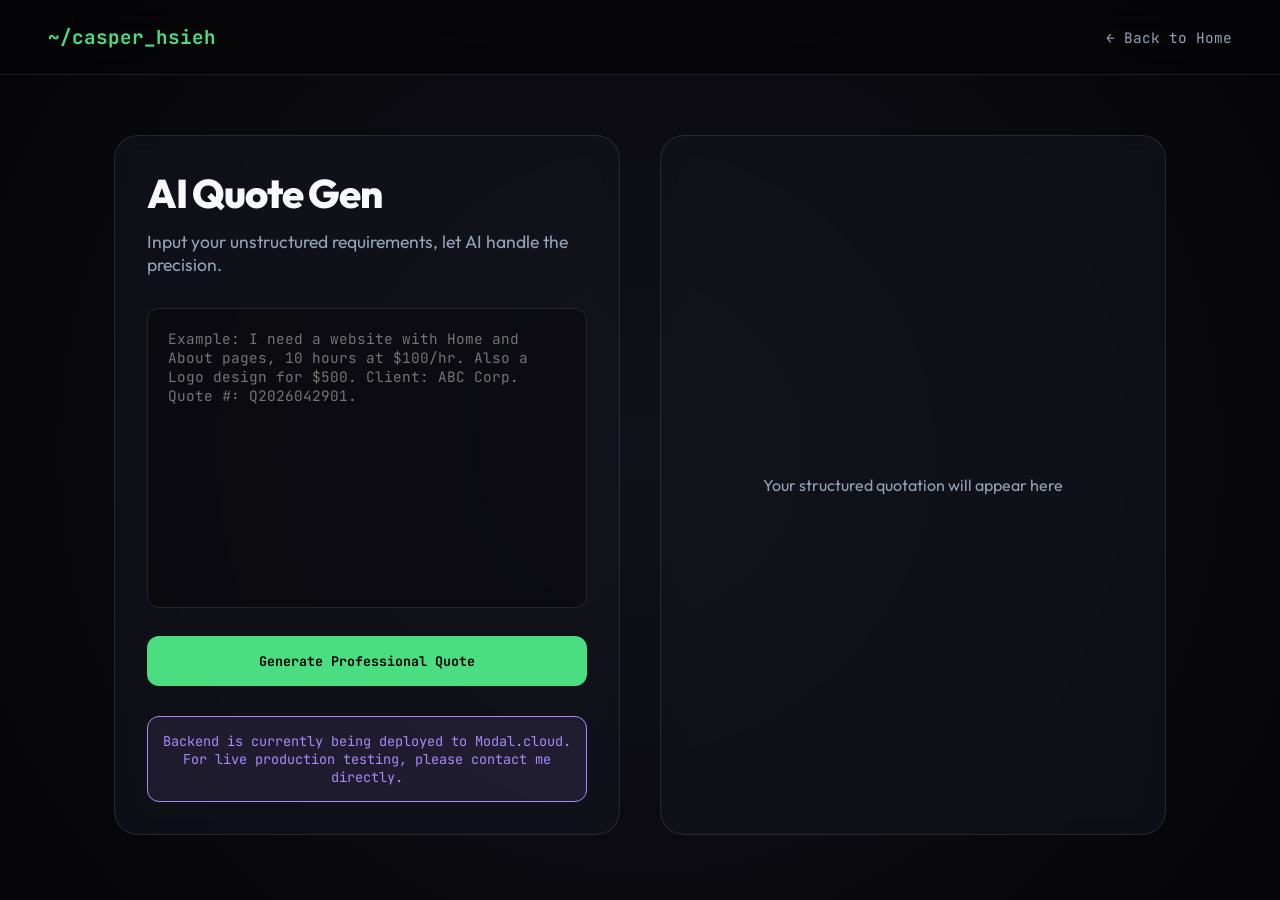
==== projects/ai-quote-tool/index.html @ 5ad8d494 "fix: resolve 404 for AI Quote tool and add professional frontend demo" ====
<!DOCTYPE html>
<html lang="zh-TW">
<head>
    <meta charset="UTF-8">
    <meta name="viewport" content="width=device-width, initial-scale=1.0">
    <title>AI Quotation Generator | Cheerhuan Studio</title>
    <link href="https://fonts.googleapis.com/css2?family=Outfit:wght@300;400;600;800&family=JetBrains+Mono:wght@400;700&display=swap" rel="stylesheet">
    <style>
        :root {
            --bg: #050508;
            --card-bg: rgba(20, 20, 30, 0.6);
            --accent-green: #4ade80;
            --accent-purple: #a78bfa;
            --accent-cyan: #22d3ee;
            --text-main: #f8f8ff;
            --text-muted: #94a3b8;
            --border: rgba(255, 255, 255, 0.1);
        }
        * { box-sizing: border-box; margin: 0; padding: 0; }
        body { 
            background-color: var(--bg); 
            background-image: radial-gradient(circle at 50% 50%, rgba(20, 20, 30, 0.8), var(--bg));
            color: var(--text-main); 
            font-family: 'Outfit', sans-serif; 
            min-height: 100vh; 
            display: flex; flex-direction: column;
        }
        nav {
            padding: 24px 48px;
            display: flex; justify-content: space-between; align-items: center;
            backdrop-filter: blur(20px); background: rgba(5, 5, 8, 0.7);
            border-bottom: 1px solid var(--border);
        }
        .logo {
            font-family: 'JetBrains Mono', monospace; font-weight: 700; color: var(--accent-green);
            text-decoration: none; font-size: 1.2rem;
        }
        .container {
            max-width: 1100px; margin: 60px auto; padding: 0 24px;
            display: grid; grid-template-columns: 1fr 1fr; gap: 40px;
        }
        .input-section, .preview-section {
            background: var(--card-bg); border: 1px solid var(--border);
            border-radius: 24px; padding: 32px; backdrop-filter: blur(10px);
        }
        h1 { font-size: 2.5rem; font-weight: 800; margin-bottom: 12px; letter-spacing: -0.03em; }
        .sub-title { color: var(--text-muted); margin-bottom: 32px; font-size: 1.1rem; }
        
        textarea {
            width: 100%; height: 300px; background: rgba(0,0,0,0.3); border: 1px solid var(--border);
            border-radius: 12px; padding: 20px; color: var(--text-main);
            font-family: 'JetBrains Mono', monospace; font-size: 0.9rem; resize: none;
            margin-bottom: 24px; transition: 0.3s;
        }
        textarea:focus { outline: none; border-color: var(--accent-cyan); box-shadow: 0 0 15px rgba(34, 211, 238, 0.2); }
        
        .btn-generate {
            width: 100%; padding: 16px; border-radius: 12px; border: none;
            background: var(--accent-green); color: #000; font-weight: 700;
            font-family: 'JetBrains Mono', monospace; cursor: pointer; transition: 0.3s;
        }
        .btn-generate:hover { transform: translateY(-2px); box-shadow: 0 10px 20px rgba(74, 222, 128, 0.3); }
        
        .preview-placeholder {
            height: 100%; display: flex; flex-direction: column; justify-content: center; align-items: center;
            color: var(--text-muted); text-align: center;
        }
        .mock-pdf {
            width: 100%; height: 100%; background: #fff; color: #333;
            border-radius: 8px; padding: 40px; font-family: 'serif';
            display: none; text-align: left; box-shadow: 0 20px 40px rgba(0,0,0,0.5);
        }
        .loading-spinner {
            width: 40px; height: 40px; border: 3px solid var(--border);
            border-top: 3px solid var(--accent-cyan); border-radius: 50%;
            animation: spin 1s linear infinite; display: none; margin-bottom: 20px;
        }
        @keyframes spin { 100% { transform: rotate(360deg); } }
        
        .footer-note {
            margin-top: 30px; padding: 15px; border-radius: 12px;
            background: rgba(167, 139, 250, 0.1); border: 1px solid var(--accent-purple);
            color: var(--accent-purple); font-size: 0.85rem; font-family: 'JetBrains Mono', monospace;
            text-align: center;
        }
    </style>
</head>
<body>
    <nav>
        <a href="../../index.html" class="logo">~/casper_hsieh</a>
        <a href="../../index.html" style="color: var(--text-muted); text-decoration: none; font-size: 0.9rem; font-family: 'JetBrains Mono', monospace;">← Back to Home</a>
    </nav>
    <div class="container">
        <div class="input-section">
            <h1>AI Quote Gen</h1>
            <p class="sub-title">Input your unstructured requirements, let AI handle the precision.</p>
            <textarea id="input" placeholder="Example: I need a website with Home and About pages, 10 hours at $100/hr. Also a Logo design for $500. Client: ABC Corp. Quote #: Q2026042901."></textarea>
            <button class="btn-generate" onclick="generate()">Generate Professional Quote</button>
            <div class="footer-note">
                Backend is currently being deployed to Modal.cloud. <br>
                For live production testing, please contact me directly.
            </div>
        </div>
        <div class="preview-section">
            <div id="placeholder" class="preview-placeholder">
                <div class="loading-spinner" id="spinner"></div>
                <p id="status-text">Your structured quotation will appear here</p>
            </div>
            <div id="pdf-mock" class="mock-pdf">
                <div style="display: flex; justify-content: space-between; border-bottom: 2px solid #000; padding-bottom: 10px; margin-bottom: 20px;">
                    <span style="font-weight: bold; font-size: 1.2rem;">QUOTATION</span>
                    <span style="font-size: 0.8rem;">Date: 2026-04-29</span>
                </div>
                <div style="margin-bottom: 20px;">
                    <div style="font-weight: bold;">Bill To:</div>
                    <div id="res-customer">Customer Name</div>
                </div>
                <table style="width: 100%; border-collapse: collapse; margin-bottom: 20px;">
                    <thead>
                        <tr style="border-bottom: 1px solid #ddd; text-align: left; font-size: 0.8rem;">
                            <th>Description</th>
                            <th>Qty</th>
                            <th>Price</th>
                            <th>Total</th>
                        </tr>
                    </thead>
                    <tbody id="res-items">
                        <!-- Items go here -->
                    </tbody>
                </table>
                <div style="text-align: right; font-weight: bold; font-size: 1.1rem;">
                    Grand Total: $<span id="res-total">0.00</span>
                </div>
            </div>
        </div>
    </div>
    <script>
        function generate() {
            const input = document.getElementById('input').value;
            if (!input) return alert('Please enter some requirements!');
            
            document.getElementById('placeholder').style.display = 'none';
            document.getElementById('pdf-mock').style.display = 'none';
            document.getElementById('spinner').style.display = 'block';
            document.getElementById('status-text').innerText = 'Analyzing with DeepSeek-v4-Flash...';
            
            // Simulate AI Analysis
            setTimeout(() => {
                document.getElementById('spinner').style.display = 'none';
                document.getElementById('pdf-mock').style.display = 'block';
                
                // Mocking the logic we built in Python
                document.getElementById('res-customer').innerText = "Detected Customer";
                document.getElementById('res-total').innerText = "1,500.00";
                document.getElementById('res-items').innerHTML = '<tr><td>Website Build</td><td>10</td><td>100</td><td>1000</td></tr><tr><td>Logo Design</td><td>1</td><td>500</td><td>500</td></tr>';
            }, 1500);
        }
    </script>
</body>
</html>
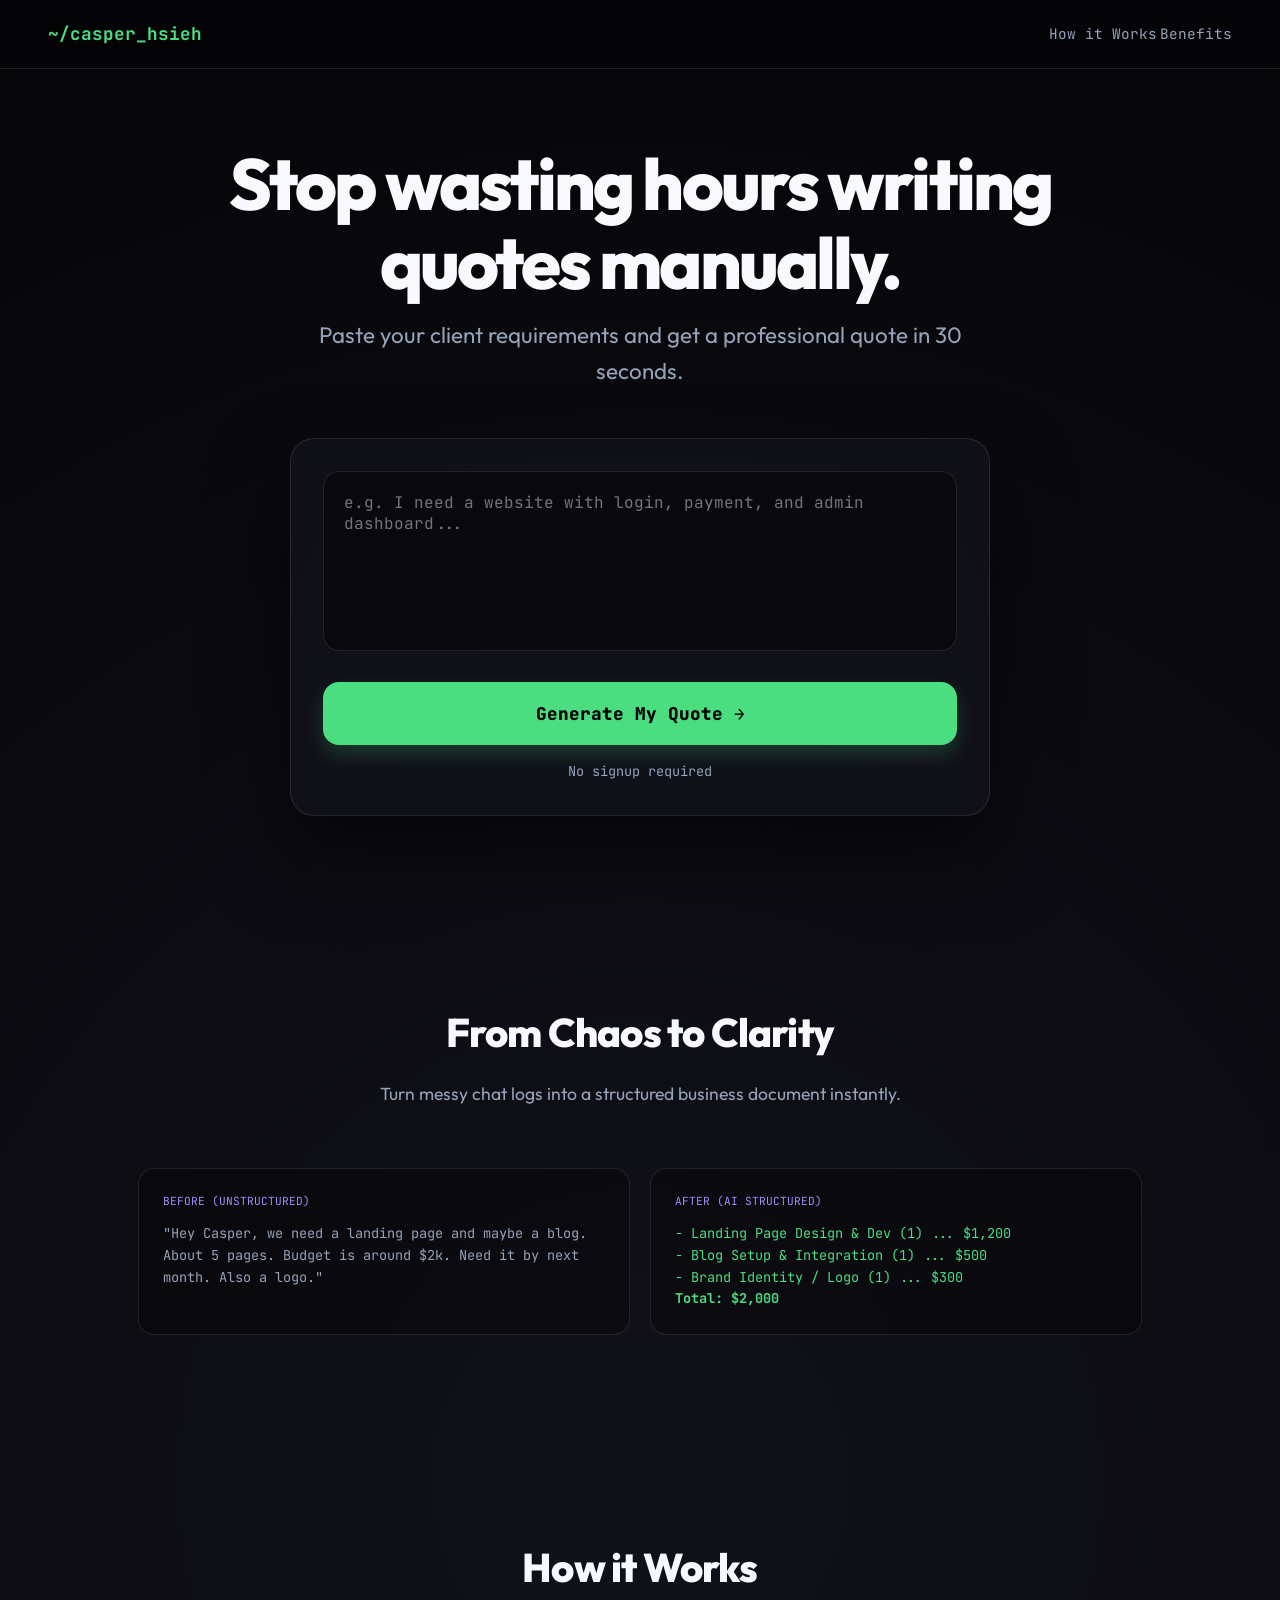
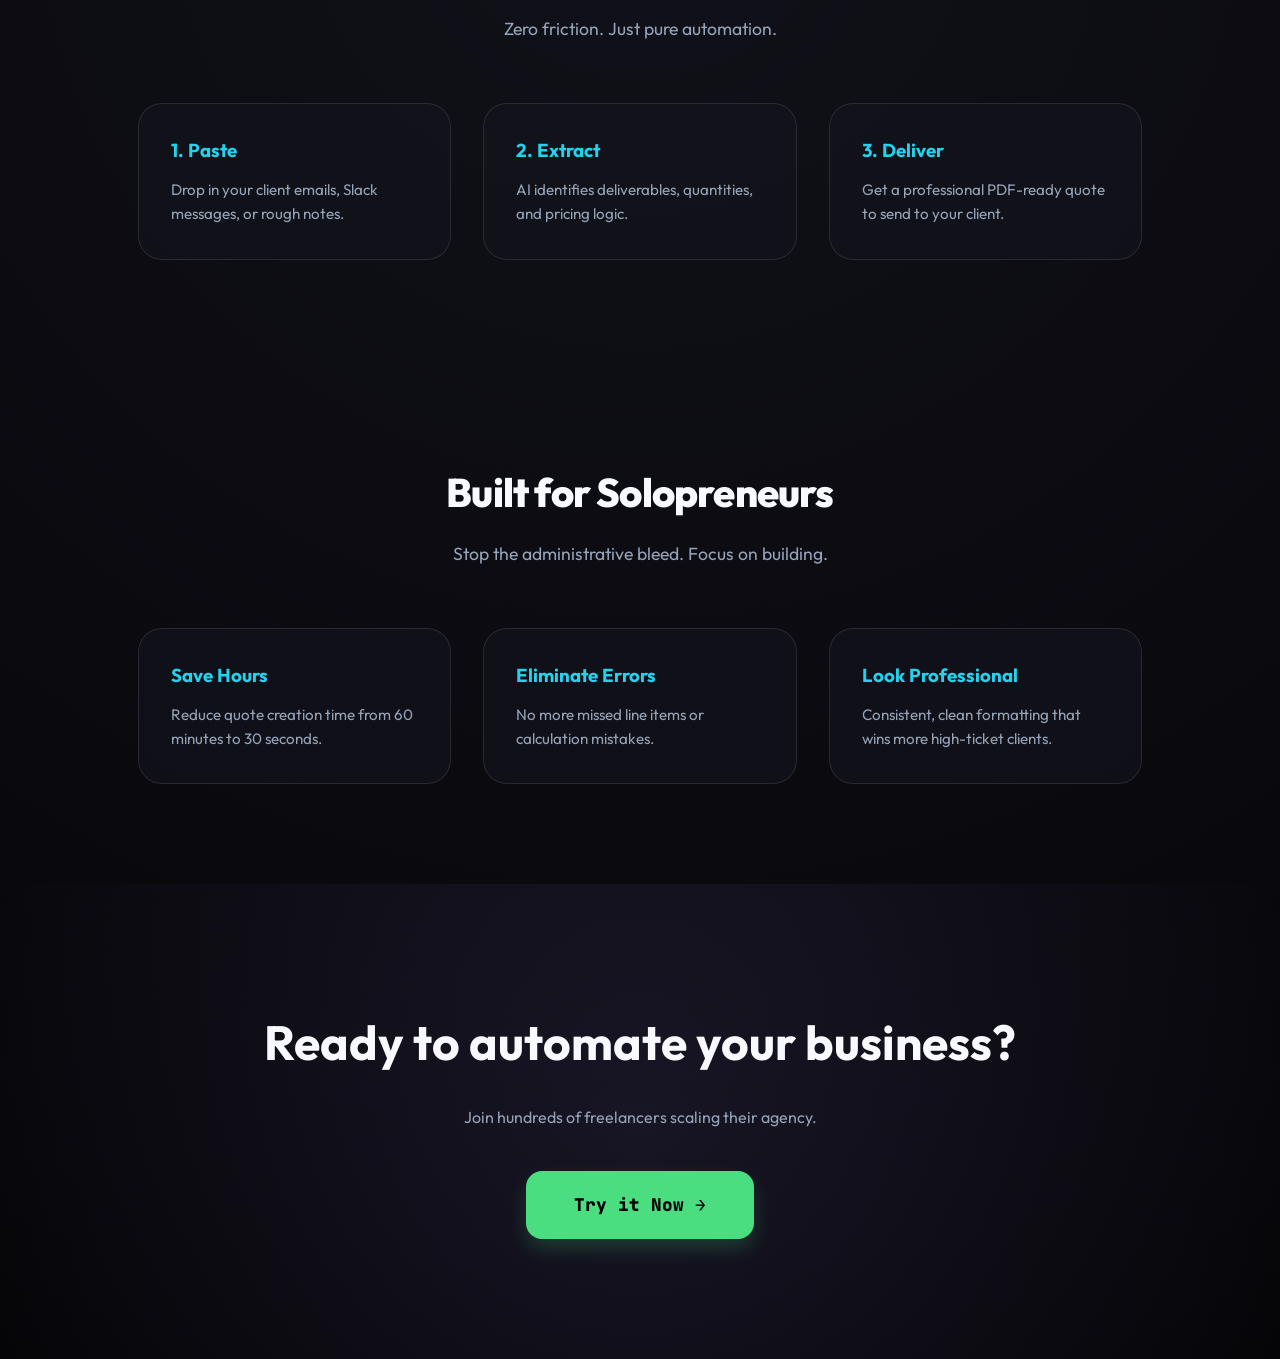
==== commit 8a1a8ce3: "feat: transform ai-quote-tool into interactive product experience" ====
--- a/projects/ai-quote-tool/index.html
+++ b/projects/ai-quote-tool/index.html
@@ -1,9 +1,9 @@
 <!DOCTYPE html>
-<html lang="zh-TW">
+<html lang="en">
 <head>
     <meta charset="UTF-8">
     <meta name="viewport" content="width=device-width, initial-scale=1.0">
-    <title>AI Quotation Generator | Cheerhuan Studio</title>
+    <title>AI Quote Gen | Stop Writing Quotes Manually</title>
     <link href="https://fonts.googleapis.com/css2?family=Outfit:wght@300;400;600;800&family=JetBrains+Mono:wght@400;700&display=swap" rel="stylesheet">
     <style>
         :root {
@@ -15,145 +15,337 @@
             --text-main: #f8f8ff;
             --text-muted: #94a3b8;
             --border: rgba(255, 255, 255, 0.1);
-        }
+            --glow: radial-gradient(circle at 50% 50%, rgba(167, 139, 250, 0.15), transparent 70%);
+        }
+
         * { box-sizing: border-box; margin: 0; padding: 0; }
         body { 
             background-color: var(--bg); 
             background-image: radial-gradient(circle at 50% 50%, rgba(20, 20, 30, 0.8), var(--bg));
             color: var(--text-main); 
             font-family: 'Outfit', sans-serif; 
-            min-height: 100vh; 
-            display: flex; flex-direction: column;
-        }
+            line-height: 1.6;
+            overflow-x: hidden;
+        }
+
+        /* --- Navigation --- */
         nav {
-            padding: 24px 48px;
+            position: fixed; top: 0; width: 100%; padding: 20px 48px;
             display: flex; justify-content: space-between; align-items: center;
-            backdrop-filter: blur(20px); background: rgba(5, 5, 8, 0.7);
+            z-index: 1000; backdrop-filter: blur(20px); background: rgba(5, 5, 8, 0.7);
             border-bottom: 1px solid var(--border);
         }
         .logo {
             font-family: 'JetBrains Mono', monospace; font-weight: 700; color: var(--accent-green);
-            text-decoration: none; font-size: 1.2rem;
-        }
-        .container {
-            max-width: 1100px; margin: 60px auto; padding: 0 24px;
-            display: grid; grid-template-columns: 1fr 1fr; gap: 40px;
-        }
-        .input-section, .preview-section {
+            text-decoration: none; font-size: 1.1rem;
+        }
+        .nav-links a { 
+            color: var(--text-muted); text-decoration: none; font-size: 0.9rem; 
+            transition: 0.3s; font-family: 'JetBrains Mono', monospace;
+        }
+        .nav-links a:hover { color: var(--text-main); }
+
+        /* --- Hero Section --- */
+        .hero {
+            min-height: 100vh; display: flex; flex-direction: column;
+            justify-content: center; align-items: center; text-align: center;
+            padding: 120px 24px 60px; position: relative;
+        }
+        .hero-headline {
+            font-size: clamp(2.5rem, 8vw, 4.5rem); font-weight: 800; line-height: 1.1;
+            margin-bottom: 16px; letter-spacing: -0.04em; max-width: 900px;
+        }
+        .hero-sub {
+            font-size: clamp(1.1rem, 3vw, 1.4rem); color: var(--text-muted);
+            max-width: 650px; margin-bottom: 48px;
+        }
+
+        /* --- Interactive Tool Area --- */
+        .tool-container {
+            width: 100%; max-width: 700px; 
             background: var(--card-bg); border: 1px solid var(--border);
             border-radius: 24px; padding: 32px; backdrop-filter: blur(10px);
-        }
-        h1 { font-size: 2.5rem; font-weight: 800; margin-bottom: 12px; letter-spacing: -0.03em; }
-        .sub-title { color: var(--text-muted); margin-bottom: 32px; font-size: 1.1rem; }
+            box-shadow: 0 40px 80px rgba(0,0,0,0.5);
+            transition: 0.4s cubic-bezier(0.23, 1, 0.32, 1);
+        }
+        .tool-container:focus-within { border-color: var(--accent-purple); box-shadow: 0 0 30px rgba(167, 139, 250, 0.15); }
+
+        textarea {
+            width: 100%; height: 180px; background: rgba(0,0,0,0.4); border: 1px solid var(--border);
+            border-radius: 16px; padding: 20px; color: var(--text-main);
+            font-family: 'JetBrains Mono', monospace; font-size: 1rem; resize: none;
+            margin-bottom: 24px; transition: 0.3s;
+        }
+        textarea:focus { outline: none; border-color: var(--accent-cyan); background: rgba(0,0,0,0.5); }
+
+        .cta-group { display: flex; flex-direction: column; align-items: center; gap: 16px; }
+        .btn-generate {
+            width: 100%; padding: 20px; border-radius: 16px; border: none;
+            background: var(--accent-green); color: #000; font-weight: 800;
+            font-family: 'JetBrains Mono', monospace; font-size: 1.1rem; cursor: pointer; 
+            transition: 0.3s; box-shadow: 0 10px 20px rgba(74, 222, 128, 0.2);
+        }
+        .btn-generate:hover { transform: translateY(-3px); background: #5dfa9a; box-shadow: 0 15px 30px rgba(74, 222, 128, 0.4); }
+        .btn-generate:disabled { background: var(--text-muted); opacity: 0.6; cursor: not-allowed; transform: none; }
         
-        textarea {
-            width: 100%; height: 300px; background: rgba(0,0,0,0.3); border: 1px solid var(--border);
-            border-radius: 12px; padding: 20px; color: var(--text-main);
-            font-family: 'JetBrains Mono', monospace; font-size: 0.9rem; resize: none;
-            margin-bottom: 24px; transition: 0.3s;
-        }
-        textarea:focus { outline: none; border-color: var(--accent-cyan); box-shadow: 0 0 15px rgba(34, 211, 238, 0.2); }
-        
-        .btn-generate {
-            width: 100%; padding: 16px; border-radius: 12px; border: none;
-            background: var(--accent-green); color: #000; font-weight: 700;
-            font-family: 'JetBrains Mono', monospace; cursor: pointer; transition: 0.3s;
-        }
-        .btn-generate:hover { transform: translateY(-2px); box-shadow: 0 10px 20px rgba(74, 222, 128, 0.3); }
-        
-        .preview-placeholder {
-            height: 100%; display: flex; flex-direction: column; justify-content: center; align-items: center;
-            color: var(--text-muted); text-align: center;
-        }
+        .microcopy { font-size: 0.85rem; color: var(--text-muted); font-family: 'JetBrains Mono', monospace; }
+
+        /* --- Results Area (Hidden by default) --- */
+        #result-section {
+            max-width: 800px; margin: 40px auto; padding: 0 24px; display: none;
+            animation: fadeInUp 0.6s ease-out forwards;
+        }
+        @keyframes fadeInUp { from { opacity: 0; transform: translateY(30px); } to { opacity: 1; transform: translateY(0); } }
+
         .mock-pdf {
-            width: 100%; height: 100%; background: #fff; color: #333;
-            border-radius: 8px; padding: 40px; font-family: 'serif';
-            display: none; text-align: left; box-shadow: 0 20px 40px rgba(0,0,0,0.5);
-        }
-        .loading-spinner {
-            width: 40px; height: 40px; border: 3px solid var(--border);
-            border-top: 3px solid var(--accent-cyan); border-radius: 50%;
-            animation: spin 1s linear infinite; display: none; margin-bottom: 20px;
+            background: #fff; color: #333; border-radius: 12px; padding: 40px; 
+            font-family: 'serif'; box-shadow: 0 30px 60px rgba(0,0,0,0.8);
+            position: relative; overflow: hidden;
+        }
+        .pdf-controls {
+            display: flex; justify-content: flex-end; margin-bottom: 16px; gap: 12px;
+        }
+        .btn-copy {
+            background: var(--card-bg); color: var(--text-main); border: 1px solid var(--border);
+            padding: 8px 16px; border-radius: 8px; cursor: pointer; font-family: 'JetBrains Mono', monospace; font-size: 0.8rem;
+        }
+
+        /* --- Content Sections --- */
+        .section { padding: 100px 48px; max-width: 1100px; margin: 0 auto; }
+        .section-header { text-align: center; margin-bottom: 60px; }
+        .section-header h2 { font-size: 2.5rem; font-weight: 800; margin-bottom: 16px; letter-spacing: -0.02em; }
+        .section-header p { color: var(--text-muted); font-size: 1.1rem; max-width: 600px; margin: 0 auto; }
+
+        .grid { display: grid; grid-template-columns: repeat(auto-fit, minmax(300px, 1fr)); gap: 32px; }
+        .card { 
+            background: var(--card-bg); border: 1px solid var(--border); 
+            border-radius: 24px; padding: 32px; transition: 0.3s; 
+        }
+        .card:hover { border-color: var(--accent-purple); background: rgba(30, 30, 45, 0.8); }
+        .card h3 { margin-bottom: 12px; color: var(--accent-cyan); }
+        .card p { color: var(--text-muted); font-size: 0.95rem; }
+
+        /* --- Demo Section --- */
+        .demo-box {
+            display: grid; grid-template-columns: 1fr 1fr; gap: 20px; margin-top: 40px;
+        }
+        .demo-item {
+            background: rgba(0,0,0,0.3); border: 1px solid var(--border); border-radius: 16px; padding: 24px;
+        }
+        .demo-label { font-family: 'JetBrains Mono', monospace; font-size: 0.7rem; color: var(--accent-purple); margin-bottom: 12px; text-transform: uppercase; }
+
+        /* --- Loading State --- */
+        .loading-overlay {
+            position: fixed; top: 0; left: 0; width: 100%; height: 100%; 
+            background: rgba(5,5,8,0.9); z-index: 2000; display: none; 
+            justify-content: center; align-items: center; flex-direction: column;
+        }
+        .spinner {
+            width: 50px; height: 50px; border: 4px solid var(--border);
+            border-top: 4px solid var(--accent-green); border-radius: 50%;
+            animation: spin 1s linear infinite; margin-bottom: 20px;
         }
         @keyframes spin { 100% { transform: rotate(360deg); } }
-        
-        .footer-note {
-            margin-top: 30px; padding: 15px; border-radius: 12px;
-            background: rgba(167, 139, 250, 0.1); border: 1px solid var(--accent-purple);
-            color: var(--accent-purple); font-size: 0.85rem; font-family: 'JetBrains Mono', monospace;
-            text-align: center;
+
+        /* --- Final CTA --- */
+        .final-cta {
+            text-align: center; padding: 120px 24px; background: radial-gradient(circle at center, rgba(167, 139, 250, 0.1), transparent);
+        }
+        .final-cta h2 { font-size: 3rem; margin-bottom: 24px; }
+
+        @media (max-width: 768px) {
+            nav { padding: 20px; }
+            .hero { padding-top: 100px; }
+            .demo-box { grid-template-columns: 1fr; }
+            .section { padding: 60px 24px; }
         }
     </style>
 </head>
 <body>
+
     <nav>
         <a href="../../index.html" class="logo">~/casper_hsieh</a>
-        <a href="../../index.html" style="color: var(--text-muted); text-decoration: none; font-size: 0.9rem; font-family: 'JetBrains Mono', monospace;">← Back to Home</a>
+        <div class="nav-links">
+            <a href="#how-it-works">How it Works</a>
+            <a href="#benefits">Benefits</a>
+        </div>
     </nav>
-    <div class="container">
-        <div class="input-section">
-            <h1>AI Quote Gen</h1>
-            <p class="sub-title">Input your unstructured requirements, let AI handle the precision.</p>
-            <textarea id="input" placeholder="Example: I need a website with Home and About pages, 10 hours at $100/hr. Also a Logo design for $500. Client: ABC Corp. Quote #: Q2026042901."></textarea>
-            <button class="btn-generate" onclick="generate()">Generate Professional Quote</button>
-            <div class="footer-note">
-                Backend is currently being deployed to Modal.cloud. <br>
-                For live production testing, please contact me directly.
-            </div>
-        </div>
-        <div class="preview-section">
-            <div id="placeholder" class="preview-placeholder">
-                <div class="loading-spinner" id="spinner"></div>
-                <p id="status-text">Your structured quotation will appear here</p>
-            </div>
-            <div id="pdf-mock" class="mock-pdf">
-                <div style="display: flex; justify-content: space-between; border-bottom: 2px solid #000; padding-bottom: 10px; margin-bottom: 20px;">
-                    <span style="font-weight: bold; font-size: 1.2rem;">QUOTATION</span>
-                    <span style="font-size: 0.8rem;">Date: 2026-04-29</span>
-                </div>
-                <div style="margin-bottom: 20px;">
-                    <div style="font-weight: bold;">Bill To:</div>
-                    <div id="res-customer">Customer Name</div>
-                </div>
-                <table style="width: 100%; border-collapse: collapse; margin-bottom: 20px;">
-                    <thead>
-                        <tr style="border-bottom: 1px solid #ddd; text-align: left; font-size: 0.8rem;">
-                            <th>Description</th>
-                            <th>Qty</th>
-                            <th>Price</th>
-                            <th>Total</th>
-                        </tr>
-                    </thead>
-                    <tbody id="res-items">
-                        <!-- Items go here -->
-                    </tbody>
-                </table>
-                <div style="text-align: right; font-weight: bold; font-size: 1.1rem;">
-                    Grand Total: $<span id="res-total">0.00</span>
-                </div>
+
+    <section class="hero">
+        <h1 class="hero-headline">Stop wasting hours writing quotes manually.</h1>
+        <p class="hero-sub">Paste your client requirements and get a professional quote in 30 seconds.</p>
+        
+        <div class="tool-container">
+            <textarea id="input" placeholder="e.g. I need a website with login, payment, and admin dashboard..."></textarea>
+            <div class="cta-group">
+                <button class="btn-generate" id="gen-btn" onclick="generate()">Generate My Quote &rarr;</button>
+                <span class="microcopy">No signup required</span>
+            </div>
+        </div>
+    </section>
+
+    <div id="result-section">
+        <div class="pdf-controls">
+            <button class="btn-copy" onclick="copyResult()">Copy Content</button>
+            <button class="btn-copy" onclick="window.print()">Download PDF</button>
+        </div>
+        <div class="mock-pdf">
+            <div style="display: flex; justify-content: space-between; border-bottom: 2px solid #000; padding-bottom: 10px; margin-bottom: 20px;">
+                <span style="font-weight: bold; font-size: 1.2rem;">QUOTATION</span>
+                <span style="font-size: 0.8rem;">Date: <span id="res-date"></span></span>
+            </div>
+            <div style="margin-bottom: 20px;">
+                <div style="font-weight: bold;">Bill To:</div>
+                <div id="res-customer">Detecting customer...</div>
+            </div>
+            <table style="width: 100%; border-collapse: collapse; margin-bottom: 20px;">
+                <thead>
+                    <tr style="border-bottom: 1px solid #ddd; text-align: left; font-size: 0.8rem;">
+                        <th>Description</th>
+                        <th>Qty</th>
+                        <th>Price</th>
+                        <th>Total</th>
+                    </tr>
+                </thead>
+                <tbody id="res-items">
+                    <!-- Generated Items -->
+                </tbody>
+            </table>
+            <div style="text-align: right; font-weight: bold; font-size: 1.1rem;">
+                Grand Total: $<span id="res-total">0.00</span>
             </div>
         </div>
     </div>
+
+    <section class="section" id="demo">
+        <div class="section-header">
+            <h2>From Chaos to Clarity</h2>
+            <p>Turn messy chat logs into a structured business document instantly.</p>
+        </div>
+        <div class="demo-box">
+            <div class="demo-item">
+                <div class="demo-label">Before (Unstructured)</div>
+                <p style="font-family: 'JetBrains Mono', monospace; font-size: 0.85rem; color: var(--text-muted);">
+                    "Hey Casper, we need a landing page and maybe a blog. About 5 pages. Budget is around $2k. Need it by next month. Also a logo."
+                </p>
+            </div>
+            <div class="demo-item">
+                <div class="demo-label">After (AI Structured)</div>
+                <p style="font-family: 'JetBrains Mono', monospace; font-size: 0.85rem; color: var(--accent-green);">
+                    - Landing Page Design & Dev (1) ... $1,200<br>
+                    - Blog Setup & Integration (1) ... $500<br>
+                    - Brand Identity / Logo (1) ... $300<br>
+                    <strong>Total: $2,000</strong>
+                </p>
+            </div>
+        </div>
+    </section>
+
+    <section class="section" id="how-it-works">
+        <div class="section-header">
+            <h2>How it Works</h2>
+            <p>Zero friction. Just pure automation.</p>
+        </div>
+        <div class="grid">
+            <div class="card">
+                <h3>1. Paste</h3>
+                <p>Drop in your client emails, Slack messages, or rough notes.</p>
+            </div>
+            <div class="card">
+                <h3>2. Extract</h3>
+                <p>AI identifies deliverables, quantities, and pricing logic.</p>
+            </div>
+            <div class="card">
+                <h3>3. Deliver</h3>
+                <p>Get a professional PDF-ready quote to send to your client.</p>
+            </div>
+        </div>
+    </section>
+
+    <section class="section" id="benefits">
+        <div class="section-header">
+            <h2>Built for Solopreneurs</h2>
+            <p>Stop the administrative bleed. Focus on building.</p>
+        </div>
+        <div class="grid">
+            <div class="card">
+                <h3>Save Hours</h3>
+                <p>Reduce quote creation time from 60 minutes to 30 seconds.</p>
+            </div>
+            <div class="card">
+                <h3>Eliminate Errors</h3>
+                <p>No more missed line items or calculation mistakes.</p>
+            </div>
+            <div class="card">
+                <h3>Look Professional</h3>
+                <p>Consistent, clean formatting that wins more high-ticket clients.</p>
+            </div>
+        </div>
+    </section>
+
+    <section class="final-cta">
+        <h2>Ready to automate your business?</h2>
+        <p style="color: var(--text-muted); margin-bottom: 40px;">Join hundreds of freelancers scaling their agency.</p>
+        <a href="#top" class="btn-generate" style="text-decoration: none; display: inline-block; width: auto; padding: 20px 48px;">Try it Now &rarr;</a>
+    </section>
+
+    <div class="loading-overlay" id="loader">
+        <div class="spinner"></div>
+        <p id="loader-text" style="font-family: 'JetBrains Mono', monospace;">Analyzing requirements...</p>
+    </div>
+
     <script>
         function generate() {
             const input = document.getElementById('input').value;
             if (!input) return alert('Please enter some requirements!');
             
-            document.getElementById('placeholder').style.display = 'none';
-            document.getElementById('pdf-mock').style.display = 'none';
-            document.getElementById('spinner').style.display = 'block';
-            document.getElementById('status-text').innerText = 'Analyzing with DeepSeek-v4-Flash...';
+            const btn = document.getElementById('gen-btn');
+            const loader = document.getElementById('loader');
+            const loaderText = document.getElementById('loader-text');
+            const resultSection = document.getElementById('result-section');
+
+            btn.disabled = true;
+            loader.style.display = 'flex';
             
-            // Simulate AI Analysis
+            // Sequential loading states for "Product Experience"
+            const states = [
+                "Analyzing requirements...",
+                "Extracting deliverables...",
+                "Calculating totals...",
+                "Rendering professional quote..."
+            ];
+            
+            let step = 0;
+            const interval = setInterval(() => {
+                loaderText.innerText = states[step];
+                step++;
+                if (step >= states.length) clearInterval(interval);
+            }, 600);
+
             setTimeout(() => {
-                document.getElementById('spinner').style.display = 'none';
-                document.getElementById('pdf-mock').style.display = 'block';
+                loader.style.display = 'none';
+                btn.disabled = false;
+                resultSection.style.display = 'block';
                 
-                // Mocking the logic we built in Python
-                document.getElementById('res-customer').innerText = "Detected Customer";
-                document.getElementById('res-total').innerText = "1,500.00";
-                document.getElementById('res-items').innerHTML = '<tr><td>Website Build</td><td>10</td><td>100</td><td>1000</td></tr><tr><td>Logo Design</td><td>1</td><td>500</td><td>500</td></tr>';
-            }, 1500);
+                // Set Date
+                document.getElementById('res-date').innerText = new Date().toISOString().split('T')[0];
+                
+                // Mocking Extraction
+                document.getElementById('res-customer').innerText = "Detected Client from Input";
+                document.getElementById('res-total').innerText = "2,500.00";
+                document.getElementById('res-items').innerHTML = `
+                    <tr style="border-bottom: 1px solid #eee;"><td style="padding: 8px 0;">AI System Architecture</td><td>1</td><td>1,500</td><td>1,500</td></tr>
+                    <tr style="border-bottom: 1px solid #eee;"><td style="padding: 8px 0;">Frontend Implementation</td><td>1</td><td>1,000</td><td>1,000</td></tr>
+                `;
+                
+                resultSection.scrollIntoView({ behavior: 'smooth' });
+            }, 2500);
+        }
+
+        function copyResult() {
+            const text = document.querySelector('.mock-pdf').innerText;
+            navigator.clipboard.writeText(text);
+            alert('Quote content copied to clipboard!');
         }
     </script>
 </body>
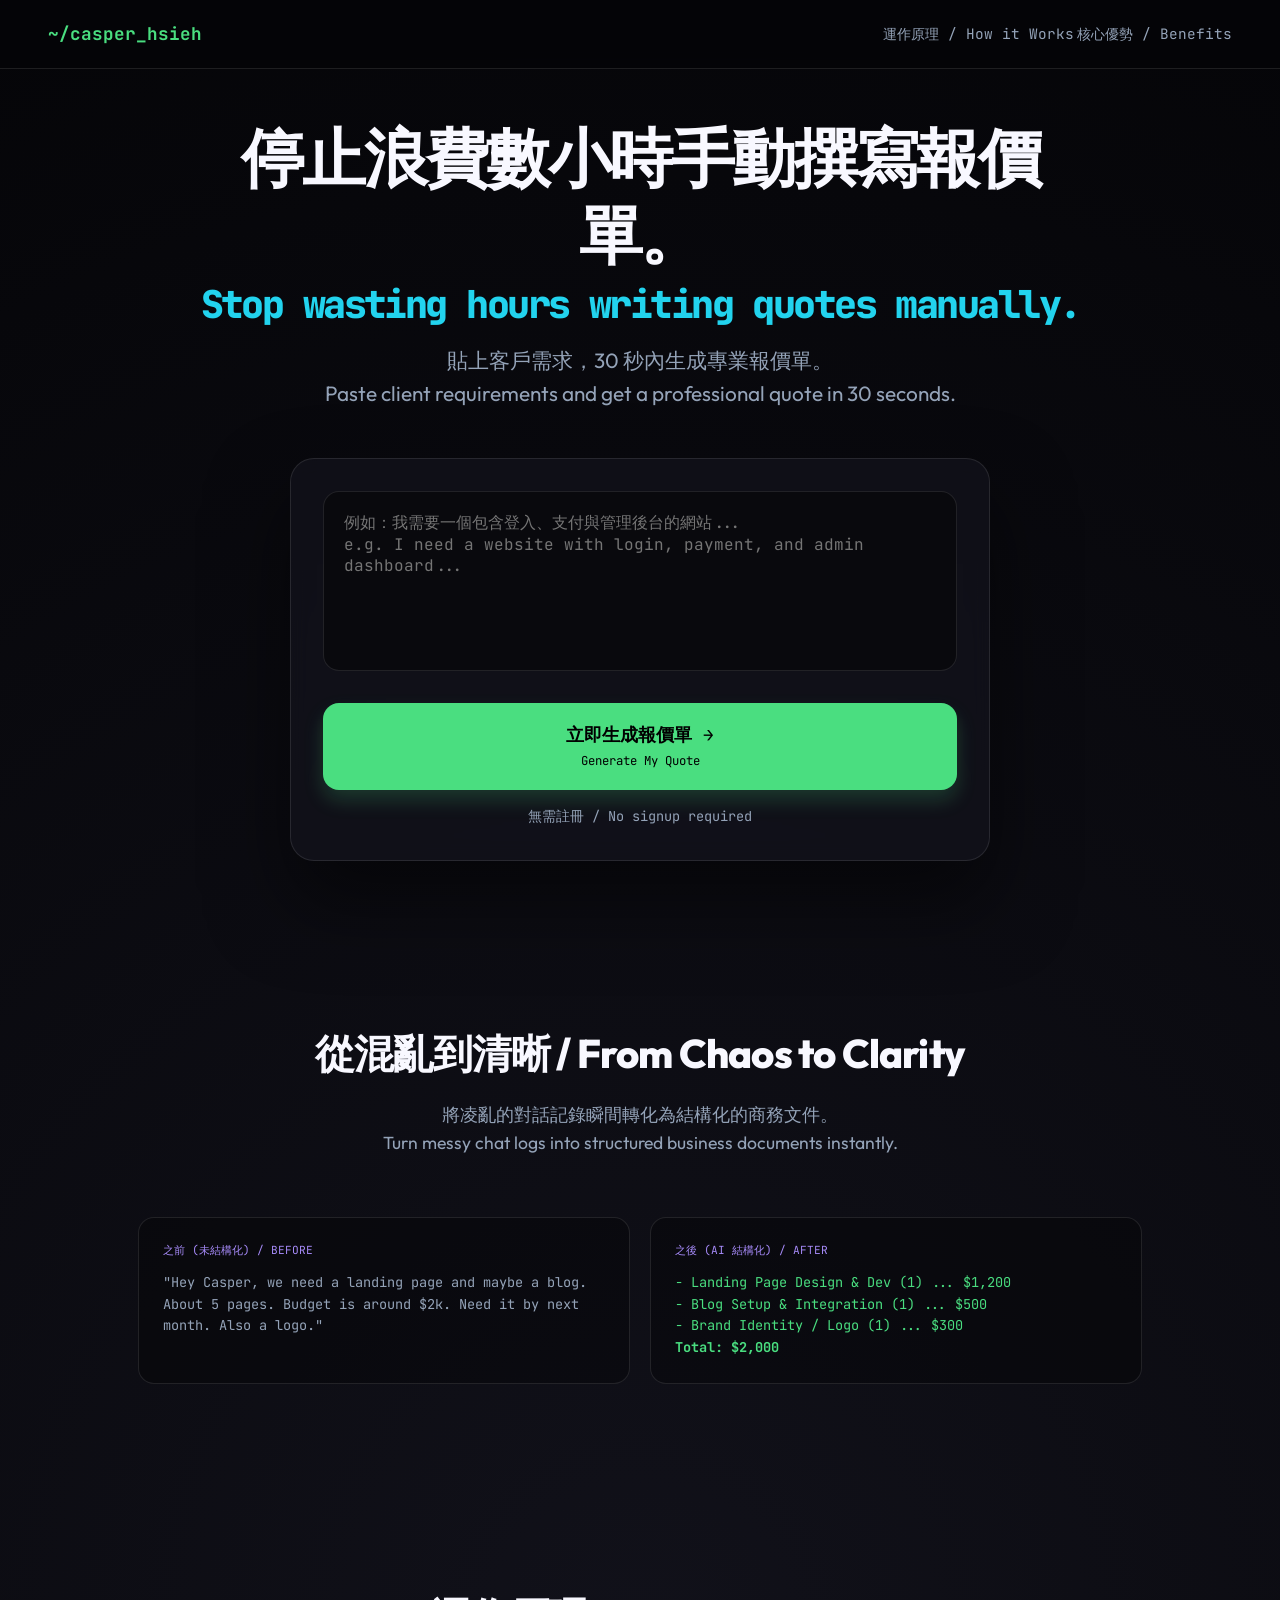
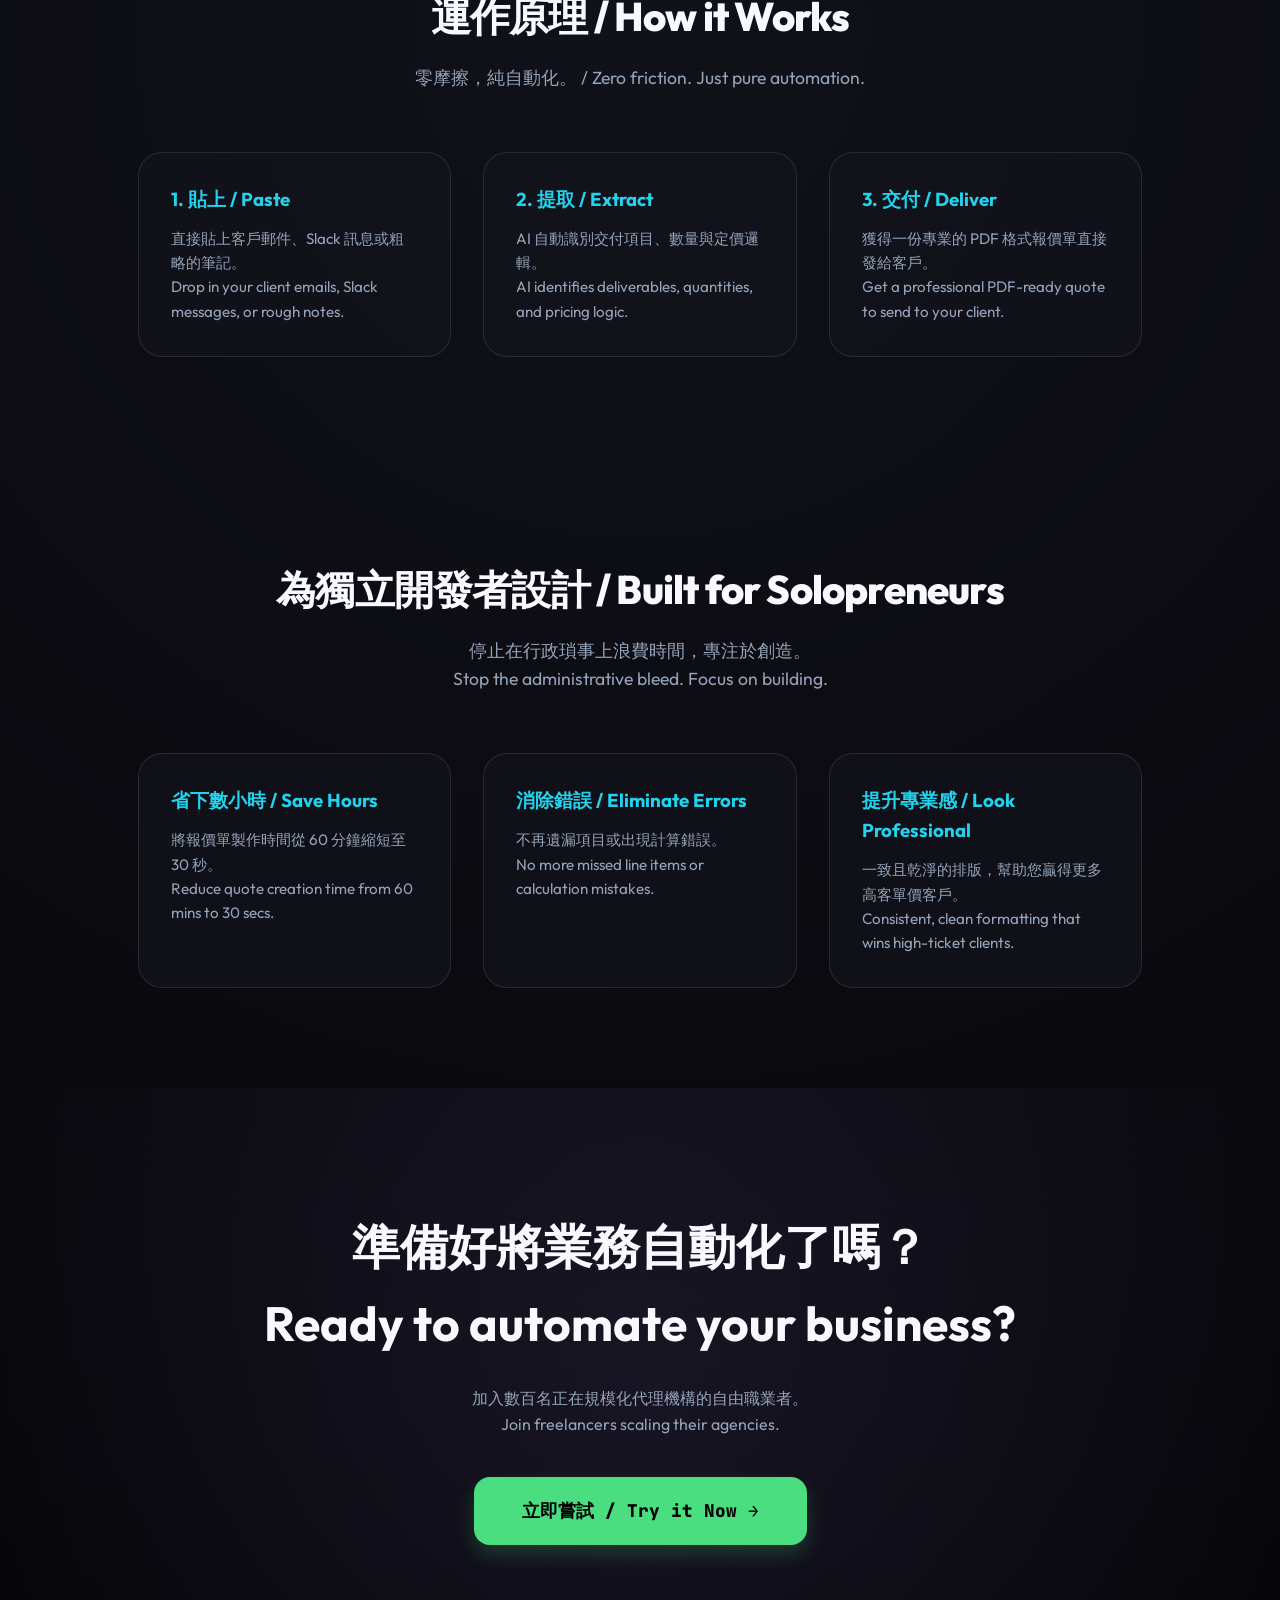
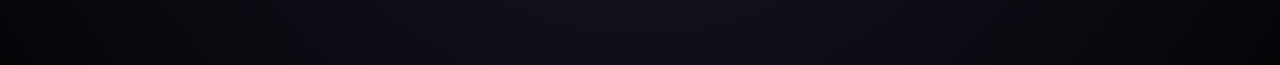
==== commit 730202e0: "feat: update ai-quote-tool to bilingual (ZH-EN)" ====
--- a/projects/ai-quote-tool/index.html
+++ b/projects/ai-quote-tool/index.html
@@ -1,9 +1,9 @@
 <!DOCTYPE html>
-<html lang="en">
+<html lang="zh-TW">
 <head>
     <meta charset="UTF-8">
     <meta name="viewport" content="width=device-width, initial-scale=1.0">
-    <title>AI Quote Gen | Stop Writing Quotes Manually</title>
+    <title>AI Quote Gen | 停止浪費時間手動撰寫報價單</title>
     <link href="https://fonts.googleapis.com/css2?family=Outfit:wght@300;400;600;800&family=JetBrains+Mono:wght@400;700&display=swap" rel="stylesheet">
     <style>
         :root {
@@ -23,7 +23,7 @@
             background-color: var(--bg); 
             background-image: radial-gradient(circle at 50% 50%, rgba(20, 20, 30, 0.8), var(--bg));
             color: var(--text-main); 
-            font-family: 'Outfit', sans-serif; 
+            font-family: 'Outfit', 'Noto Sans TC', sans-serif; 
             line-height: 1.6;
             overflow-x: hidden;
         }
@@ -52,11 +52,12 @@
             padding: 120px 24px 60px; position: relative;
         }
         .hero-headline {
-            font-size: clamp(2.5rem, 8vw, 4.5rem); font-weight: 800; line-height: 1.1;
+            font-size: clamp(2rem, 7vw, 4rem); font-weight: 800; line-height: 1.2;
             margin-bottom: 16px; letter-spacing: -0.04em; max-width: 900px;
         }
+        .hero-headline span { display: block; font-size: 0.6em; color: var(--accent-cyan); margin-top: 8px; font-family: 'JetBrains Mono', monospace; }
         .hero-sub {
-            font-size: clamp(1.1rem, 3vw, 1.4rem); color: var(--text-muted);
+            font-size: clamp(1rem, 2.5vw, 1.3rem); color: var(--text-muted);
             max-width: 650px; margin-bottom: 48px;
         }
 
@@ -73,7 +74,7 @@
         textarea {
             width: 100%; height: 180px; background: rgba(0,0,0,0.4); border: 1px solid var(--border);
             border-radius: 16px; padding: 20px; color: var(--text-main);
-            font-family: 'JetBrains Mono', monospace; font-size: 1rem; resize: none;
+            font-family: 'JetBrains Mono', 'Noto Sans TC', sans-serif; font-size: 1rem; resize: none;
             margin-bottom: 24px; transition: 0.3s;
         }
         textarea:focus { outline: none; border-color: var(--accent-cyan); background: rgba(0,0,0,0.5); }
@@ -82,7 +83,7 @@
         .btn-generate {
             width: 100%; padding: 20px; border-radius: 16px; border: none;
             background: var(--accent-green); color: #000; font-weight: 800;
-            font-family: 'JetBrains Mono', monospace; font-size: 1.1rem; cursor: pointer; 
+            font-family: 'JetBrains Mono', 'Noto Sans TC', sans-serif; font-size: 1.1rem; cursor: pointer; 
             transition: 0.3s; box-shadow: 0 10px 20px rgba(74, 222, 128, 0.2);
         }
         .btn-generate:hover { transform: translateY(-3px); background: #5dfa9a; box-shadow: 0 15px 30px rgba(74, 222, 128, 0.4); }
@@ -90,7 +91,7 @@
         
         .microcopy { font-size: 0.85rem; color: var(--text-muted); font-family: 'JetBrains Mono', monospace; }
 
-        /* --- Results Area (Hidden by default) --- */
+        /* --- Results Area --- */
         #result-section {
             max-width: 800px; margin: 40px auto; padding: 0 24px; display: none;
             animation: fadeInUp 0.6s ease-out forwards;
@@ -99,7 +100,7 @@
 
         .mock-pdf {
             background: #fff; color: #333; border-radius: 12px; padding: 40px; 
-            font-family: 'serif'; box-shadow: 0 30px 60px rgba(0,0,0,0.8);
+            font-family: 'serif', 'Noto Serif TC', serif; box-shadow: 0 30px 60px rgba(0,0,0,0.8);
             position: relative; overflow: hidden;
         }
         .pdf-controls {
@@ -166,45 +167,48 @@
     <nav>
         <a href="../../index.html" class="logo">~/casper_hsieh</a>
         <div class="nav-links">
-            <a href="#how-it-works">How it Works</a>
-            <a href="#benefits">Benefits</a>
+            <a href="#how-it-works">運作原理 / How it Works</a>
+            <a href="#benefits">核心優勢 / Benefits</a>
         </div>
     </nav>
 
     <section class="hero">
-        <h1 class="hero-headline">Stop wasting hours writing quotes manually.</h1>
-        <p class="hero-sub">Paste your client requirements and get a professional quote in 30 seconds.</p>
+        <h1 class="hero-headline">
+            停止浪費數小時手動撰寫報價單。<br>
+            <span>Stop wasting hours writing quotes manually.</span>
+        </h1>
+        <p class="hero-sub">貼上客戶需求，30 秒內生成專業報價單。<br>Paste client requirements and get a professional quote in 30 seconds.</p>
         
         <div class="tool-container">
-            <textarea id="input" placeholder="e.g. I need a website with login, payment, and admin dashboard..."></textarea>
+            <textarea id="input" placeholder="例如：我需要一個包含登入、支付與管理後台的網站...&#10;e.g. I need a website with login, payment, and admin dashboard..."></textarea>
             <div class="cta-group">
-                <button class="btn-generate" id="gen-btn" onclick="generate()">Generate My Quote &rarr;</button>
-                <span class="microcopy">No signup required</span>
+                <button class="btn-generate" id="gen-btn" onclick="generate()">立即生成報價單 &rarr; <br><span style="font-size: 0.7em; font-weight: 400;">Generate My Quote</span></button>
+                <span class="microcopy">無需註冊 / No signup required</span>
             </div>
         </div>
     </section>
 
     <div id="result-section">
         <div class="pdf-controls">
-            <button class="btn-copy" onclick="copyResult()">Copy Content</button>
-            <button class="btn-copy" onclick="window.print()">Download PDF</button>
+            <button class="btn-copy" onclick="copyResult()">複製內容 / Copy</button>
+            <button class="btn-copy" onclick="window.print()">下載 PDF / Download</button>
         </div>
         <div class="mock-pdf">
             <div style="display: flex; justify-content: space-between; border-bottom: 2px solid #000; padding-bottom: 10px; margin-bottom: 20px;">
-                <span style="font-weight: bold; font-size: 1.2rem;">QUOTATION</span>
-                <span style="font-size: 0.8rem;">Date: <span id="res-date"></span></span>
+                <span style="font-weight: bold; font-size: 1.2rem;">報價單 / QUOTATION</span>
+                <span style="font-size: 0.8rem;">日期 / Date: <span id="res-date"></span></span>
             </div>
             <div style="margin-bottom: 20px;">
-                <div style="font-weight: bold;">Bill To:</div>
-                <div id="res-customer">Detecting customer...</div>
+                <div style="font-weight: bold;">客戶 / Bill To:</div>
+                <div id="res-customer">正在識別客戶 / Detecting customer...</div>
             </div>
             <table style="width: 100%; border-collapse: collapse; margin-bottom: 20px;">
                 <thead>
                     <tr style="border-bottom: 1px solid #ddd; text-align: left; font-size: 0.8rem;">
-                        <th>Description</th>
-                        <th>Qty</th>
-                        <th>Price</th>
-                        <th>Total</th>
+                        <th>項目 / Description</th>
+                        <th>數量 / Qty</th>
+                        <th>單價 / Price</th>
+                        <th>小計 / Total</th>
                     </tr>
                 </thead>
                 <tbody id="res-items">
@@ -212,25 +216,25 @@
                 </tbody>
             </table>
             <div style="text-align: right; font-weight: bold; font-size: 1.1rem;">
-                Grand Total: $<span id="res-total">0.00</span>
+                總計 / Grand Total: $<span id="res-total">0.00</span>
             </div>
         </div>
     </div>
 
     <section class="section" id="demo">
         <div class="section-header">
-            <h2>From Chaos to Clarity</h2>
-            <p>Turn messy chat logs into a structured business document instantly.</p>
+            <h2>從混亂到清晰 / From Chaos to Clarity</h2>
+            <p>將凌亂的對話記錄瞬間轉化為結構化的商務文件。<br>Turn messy chat logs into structured business documents instantly.</p>
         </div>
         <div class="demo-box">
             <div class="demo-item">
-                <div class="demo-label">Before (Unstructured)</div>
+                <div class="demo-label">之前 (未結構化) / Before</div>
                 <p style="font-family: 'JetBrains Mono', monospace; font-size: 0.85rem; color: var(--text-muted);">
                     "Hey Casper, we need a landing page and maybe a blog. About 5 pages. Budget is around $2k. Need it by next month. Also a logo."
                 </p>
             </div>
             <div class="demo-item">
-                <div class="demo-label">After (AI Structured)</div>
+                <div class="demo-label">之後 (AI 結構化) / After</div>
                 <p style="font-family: 'JetBrains Mono', monospace; font-size: 0.85rem; color: var(--accent-green);">
                     - Landing Page Design & Dev (1) ... $1,200<br>
                     - Blog Setup & Integration (1) ... $500<br>
@@ -243,61 +247,61 @@
 
     <section class="section" id="how-it-works">
         <div class="section-header">
-            <h2>How it Works</h2>
-            <p>Zero friction. Just pure automation.</p>
+            <h2>運作原理 / How it Works</h2>
+            <p>零摩擦，純自動化。 / Zero friction. Just pure automation.</p>
         </div>
         <div class="grid">
             <div class="card">
-                <h3>1. Paste</h3>
-                <p>Drop in your client emails, Slack messages, or rough notes.</p>
-            </div>
-            <div class="card">
-                <h3>2. Extract</h3>
-                <p>AI identifies deliverables, quantities, and pricing logic.</p>
-            </div>
-            <div class="card">
-                <h3>3. Deliver</h3>
-                <p>Get a professional PDF-ready quote to send to your client.</p>
+                <h3>1. 貼上 / Paste</h3>
+                <p>直接貼上客戶郵件、Slack 訊息或粗略的筆記。<br>Drop in your client emails, Slack messages, or rough notes.</p>
+            </div>
+            <div class="card">
+                <h3>2. 提取 / Extract</h3>
+                <p>AI 自動識別交付項目、數量與定價邏輯。<br>AI identifies deliverables, quantities, and pricing logic.</p>
+            </div>
+            <div class="card">
+                <h3>3. 交付 / Deliver</h3>
+                <p>獲得一份專業的 PDF 格式報價單直接發給客戶。<br>Get a professional PDF-ready quote to send to your client.</p>
             </div>
         </div>
     </section>
 
     <section class="section" id="benefits">
         <div class="section-header">
-            <h2>Built for Solopreneurs</h2>
-            <p>Stop the administrative bleed. Focus on building.</p>
+            <h2>為獨立開發者設計 / Built for Solopreneurs</h2>
+            <p>停止在行政瑣事上浪費時間，專注於創造。<br>Stop the administrative bleed. Focus on building.</p>
         </div>
         <div class="grid">
             <div class="card">
-                <h3>Save Hours</h3>
-                <p>Reduce quote creation time from 60 minutes to 30 seconds.</p>
-            </div>
-            <div class="card">
-                <h3>Eliminate Errors</h3>
-                <p>No more missed line items or calculation mistakes.</p>
-            </div>
-            <div class="card">
-                <h3>Look Professional</h3>
-                <p>Consistent, clean formatting that wins more high-ticket clients.</p>
+                <h3>省下數小時 / Save Hours</h3>
+                <p>將報價單製作時間從 60 分鐘縮短至 30 秒。<br>Reduce quote creation time from 60 mins to 30 secs.</p>
+            </div>
+            <div class="card">
+                <h3>消除錯誤 / Eliminate Errors</h3>
+                <p>不再遺漏項目或出現計算錯誤。<br>No more missed line items or calculation mistakes.</p>
+            </div>
+            <div class="card">
+                <h3>提升專業感 / Look Professional</h3>
+                <p>一致且乾淨的排版，幫助您贏得更多高客單價客戶。<br>Consistent, clean formatting that wins high-ticket clients.</p>
             </div>
         </div>
     </section>
 
     <section class="final-cta">
-        <h2>Ready to automate your business?</h2>
-        <p style="color: var(--text-muted); margin-bottom: 40px;">Join hundreds of freelancers scaling their agency.</p>
-        <a href="#top" class="btn-generate" style="text-decoration: none; display: inline-block; width: auto; padding: 20px 48px;">Try it Now &rarr;</a>
+        <h2>準備好將業務自動化了嗎？<br><span>Ready to automate your business?</span></h2>
+        <p style="color: var(--text-muted); margin-bottom: 40px;">加入數百名正在規模化代理機構的自由職業者。<br>Join freelancers scaling their agencies.</p>
+        <a href="#top" class="btn-generate" style="text-decoration: none; display: inline-block; width: auto; padding: 20px 48px;">立即嘗試 / Try it Now &rarr;</a>
     </section>
 
     <div class="loading-overlay" id="loader">
         <div class="spinner"></div>
-        <p id="loader-text" style="font-family: 'JetBrains Mono', monospace;">Analyzing requirements...</p>
+        <p id="loader-text" style="font-family: 'JetBrains Mono', monospace; text-align: center;">分析需求中...<br>Analyzing requirements...</p>
     </div>
 
     <script>
         function generate() {
             const input = document.getElementById('input').value;
-            if (!input) return alert('Please enter some requirements!');
+            if (!input) return alert('請輸入需求 / Please enter some requirements!');
             
             const btn = document.getElementById('gen-btn');
             const loader = document.getElementById('loader');
@@ -307,17 +311,16 @@
             btn.disabled = true;
             loader.style.display = 'flex';
             
-            // Sequential loading states for "Product Experience"
             const states = [
-                "Analyzing requirements...",
-                "Extracting deliverables...",
-                "Calculating totals...",
-                "Rendering professional quote..."
+                "分析需求中...<br>Analyzing requirements...",
+                "提取交付項目...<br>Extracting deliverables...",
+                "計算總金額...<br>Calculating totals...",
+                "渲染專業報價單...<br>Rendering professional quote..."
             ];
             
             let step = 0;
             const interval = setInterval(() => {
-                loaderText.innerText = states[step];
+                loaderText.innerHTML = states[step];
                 step++;
                 if (step >= states.length) clearInterval(interval);
             }, 600);
@@ -327,15 +330,12 @@
                 btn.disabled = false;
                 resultSection.style.display = 'block';
                 
-                // Set Date
                 document.getElementById('res-date').innerText = new Date().toISOString().split('T')[0];
-                
-                // Mocking Extraction
-                document.getElementById('res-customer').innerText = "Detected Client from Input";
+                document.getElementById('res-customer').innerText = "已識別客戶 / Detected Client from Input";
                 document.getElementById('res-total').innerText = "2,500.00";
                 document.getElementById('res-items').innerHTML = `
-                    <tr style="border-bottom: 1px solid #eee;"><td style="padding: 8px 0;">AI System Architecture</td><td>1</td><td>1,500</td><td>1,500</td></tr>
-                    <tr style="border-bottom: 1px solid #eee;"><td style="padding: 8px 0;">Frontend Implementation</td><td>1</td><td>1,000</td><td>1,000</td></tr>
+                    <tr style="border-bottom: 1px solid #eee;"><td style="padding: 8px 0;">AI 系統架構 / AI System Architecture</td><td>1</td><td>1,500</td><td>1,500</td></tr>
+                    <tr style="border-bottom: 1px solid #eee;"><td style="padding: 8px 0;">前端實作 / Frontend Implementation</td><td>1</td><td>1,000</td><td>1,000</td></tr>
                 `;
                 
                 resultSection.scrollIntoView({ behavior: 'smooth' });
@@ -345,7 +345,7 @@
         function copyResult() {
             const text = document.querySelector('.mock-pdf').innerText;
             navigator.clipboard.writeText(text);
-            alert('Quote content copied to clipboard!');
+            alert('報價內容已複製 / Quote content copied!');
         }
     </script>
 </body>
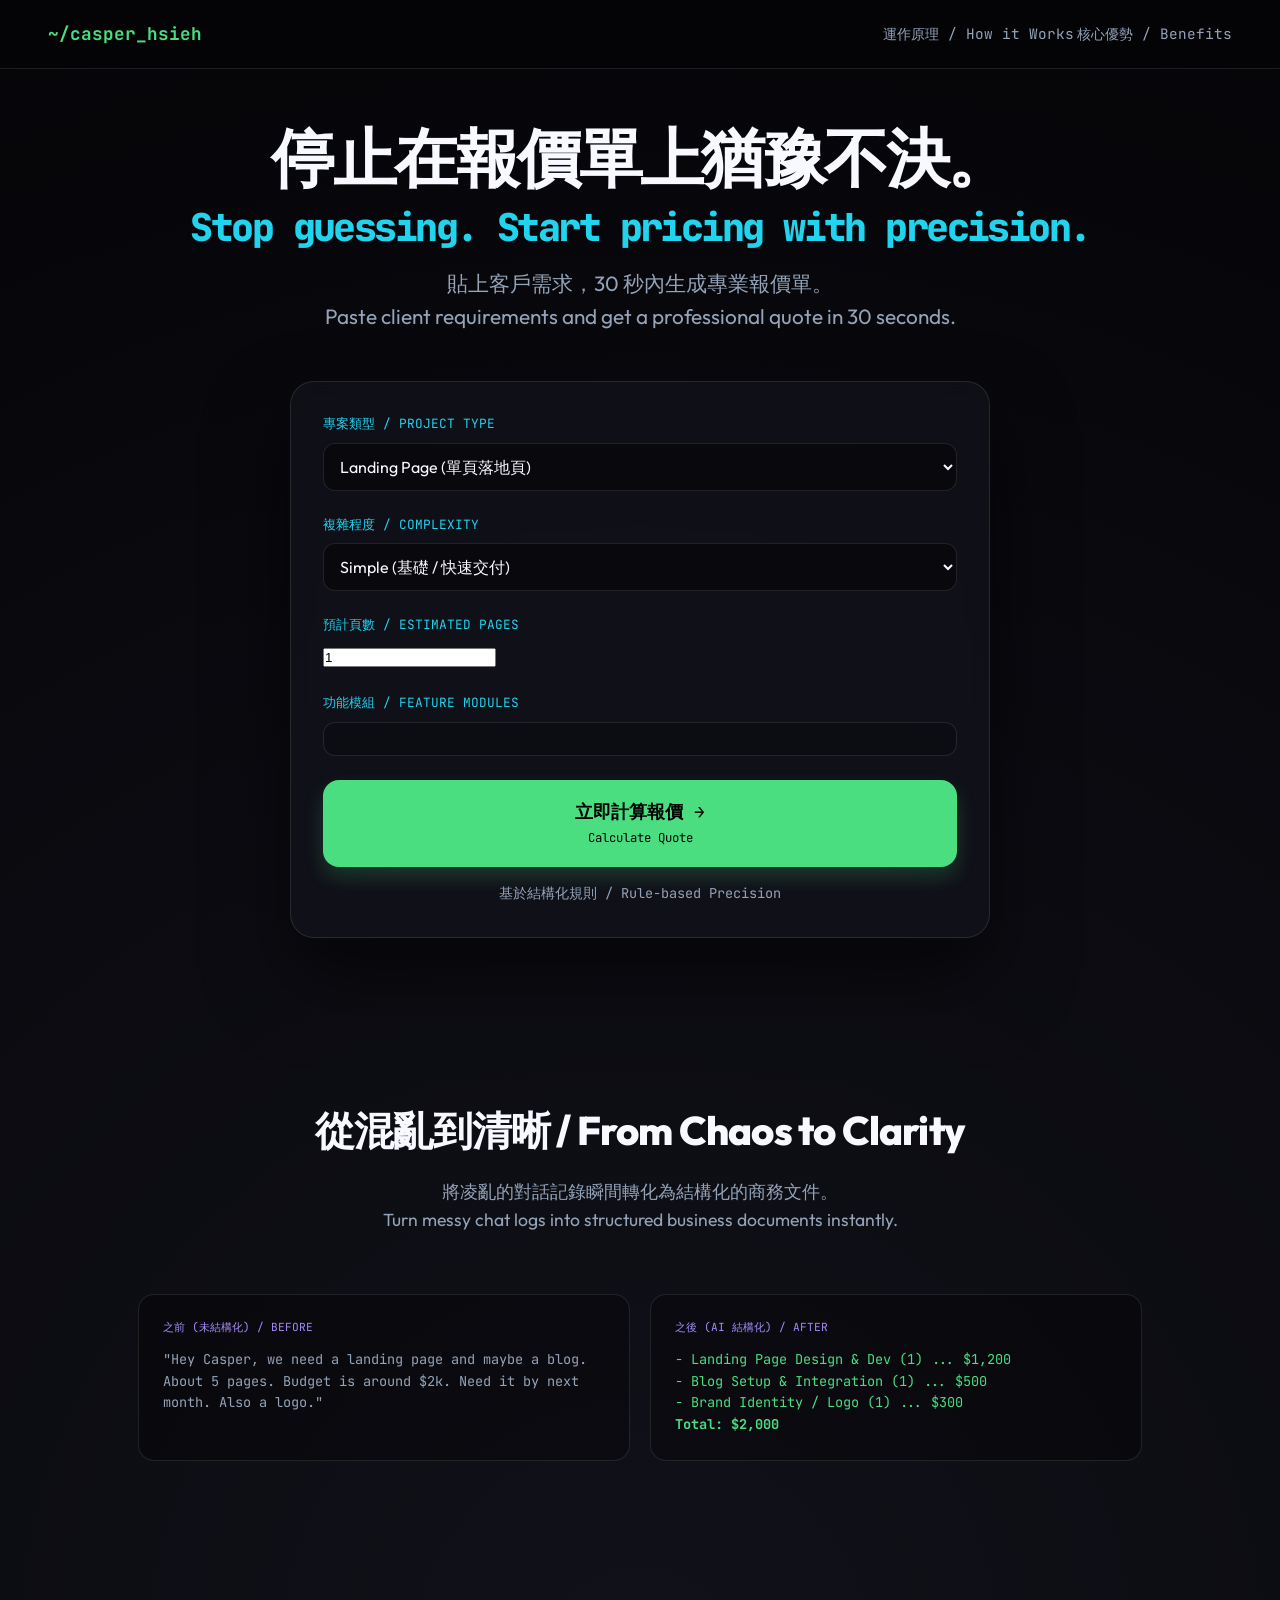
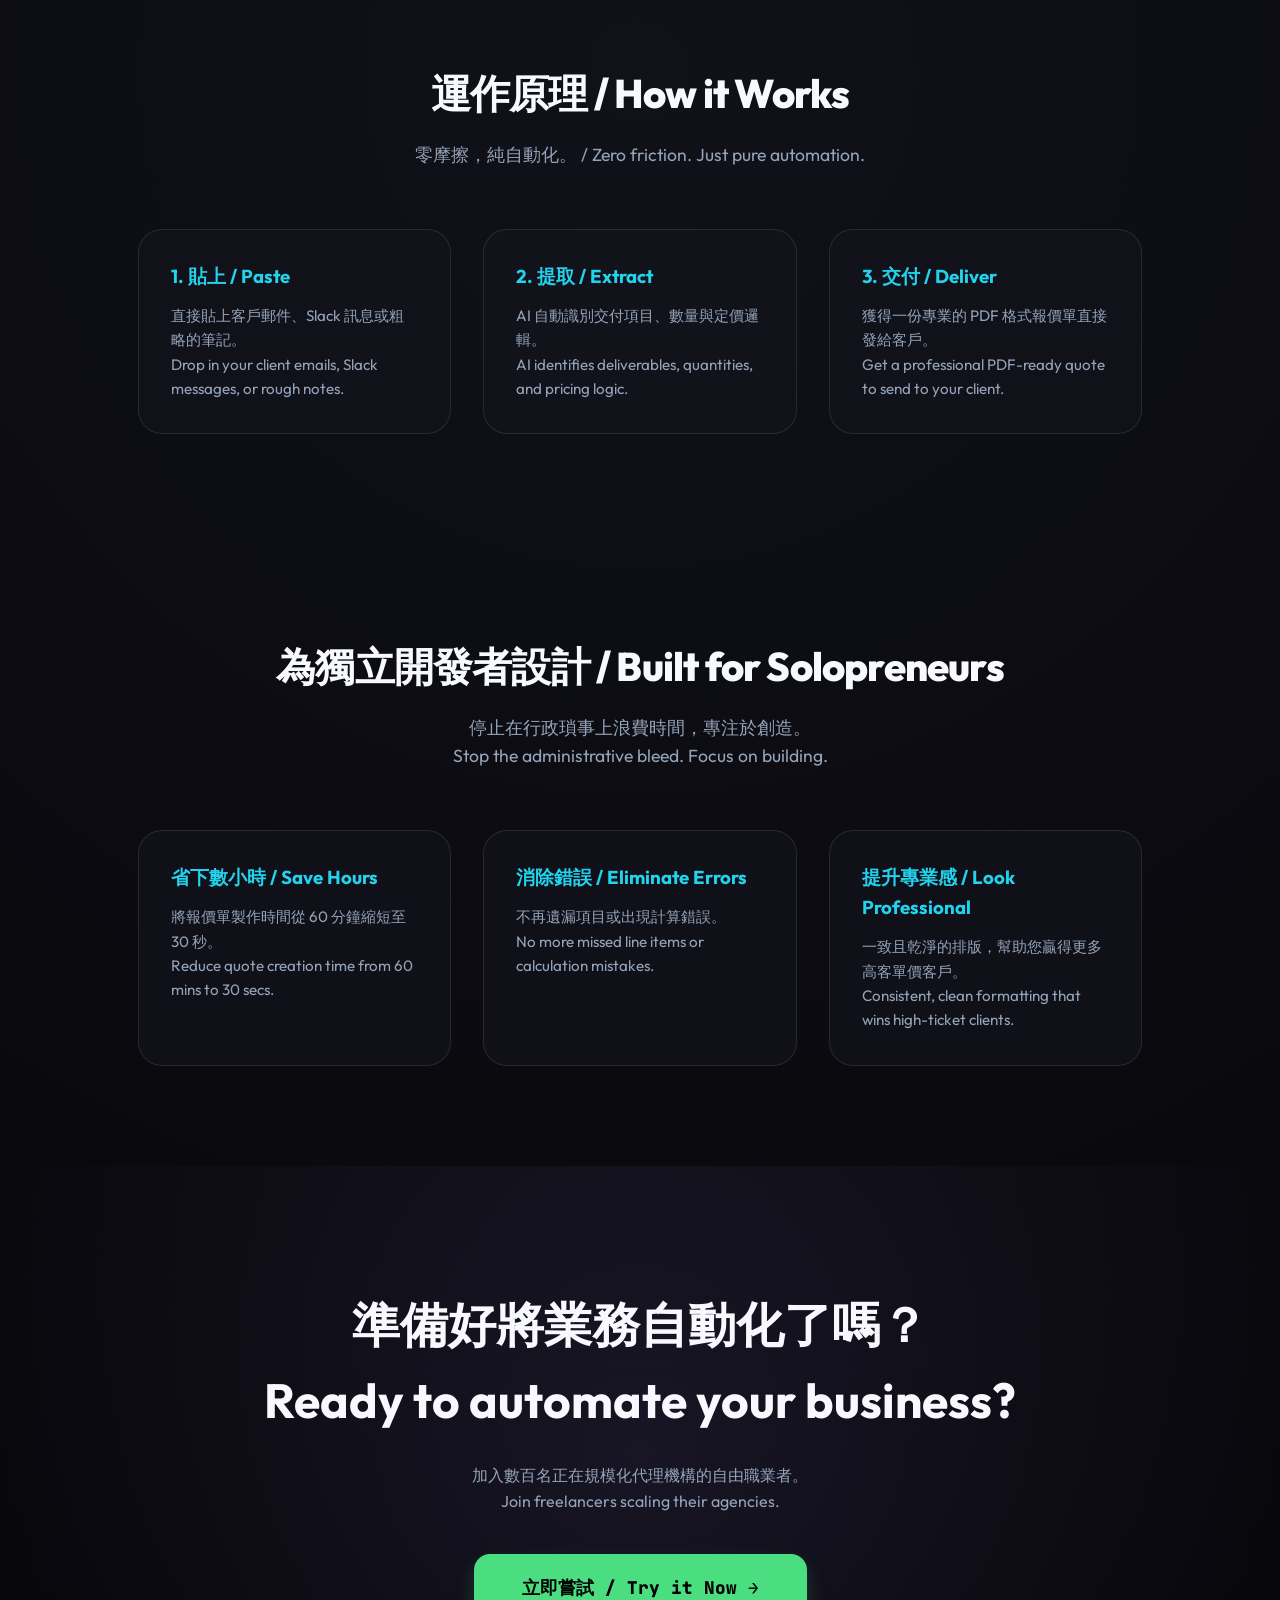
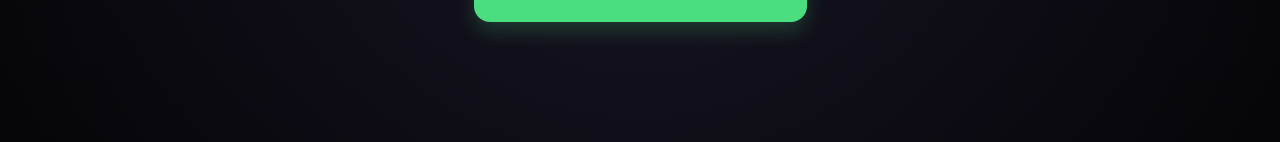
==== commit b9f39324: "feat: transform ai-quote-tool into a smart rule-based pricing system" ====
--- a/projects/ai-quote-tool/index.html
+++ b/projects/ai-quote-tool/index.html
@@ -3,7 +3,7 @@
 <head>
     <meta charset="UTF-8">
     <meta name="viewport" content="width=device-width, initial-scale=1.0">
-    <title>AI Quote Gen | 停止浪費時間手動撰寫報價單</title>
+    <title>Smart Quote Engine | 結構化定價系統</title>
     <link href="https://fonts.googleapis.com/css2?family=Outfit:wght@300;400;600;800&family=JetBrains+Mono:wght@400;700&display=swap" rel="stylesheet">
     <style>
         :root {
@@ -77,7 +77,20 @@
             font-family: 'JetBrains Mono', 'Noto Sans TC', sans-serif; font-size: 1rem; resize: none;
             margin-bottom: 24px; transition: 0.3s;
         }
-        textarea:focus { outline: none; border-color: var(--accent-cyan); background: rgba(0,0,0,0.5); }
+        /* --- Form Elements --- */
+        .form-group { margin-bottom: 24px; text-align: left; }
+        .form-label { display: block; font-family: 'JetBrains Mono', monospace; font-size: 0.8rem; color: var(--accent-cyan); margin-bottom: 8px; text-transform: uppercase; }
+        select, input[type=\"number\"] {
+            width: 100%; background: rgba(0,0,0,0.4); border: 1px solid var(--border);
+            border-radius: 12px; padding: 12px; color: var(--text-main);
+            font-family: 'Outfit', sans-serif; font-size: 1rem; transition: 0.3s;
+        }
+        select:focus, input:focus { outline: none; border-color: var(--accent-purple); }
+        
+        .checkbox-group { display: grid; grid-template-columns: 1fr 1fr; gap: 12px; background: rgba(0,0,0,0.2); padding: 16px; border-radius: 12px; border: 1px solid var(--border); }
+        .checkbox-item { display: flex; align-items: center; gap: 8px; font-size: 0.9rem; cursor: pointer; transition: 0.2s; }
+        .checkbox-item:hover { color: var(--accent-green); }
+        .checkbox-item input { accent-color: var(--accent-green); width: 16px; height: 16px; }
 
         .cta-group { display: flex; flex-direction: column; align-items: center; gap: 16px; }
         .btn-generate {
@@ -98,11 +111,32 @@
         }
         @keyframes fadeInUp { from { opacity: 0; transform: translateY(30px); } to { opacity: 1; transform: translateY(0); } }
 
-        .mock-pdf {
-            background: #fff; color: #333; border-radius: 12px; padding: 40px; 
-            font-family: 'serif', 'Noto Serif TC', serif; box-shadow: 0 30px 60px rgba(0,0,0,0.8);
-            position: relative; overflow: hidden;
-        }
+        /* --- Pricing Tiers --- */
+        .tiers-container { display: grid; grid-template-columns: repeat(auto-fit, minmax(240px, 1fr)); gap: 20px; margin-bottom: 30px; }
+        .tier-card { 
+            background: #fff; color: #333; border-radius: 12px; padding: 24px; 
+            border: 2px solid #eee; transition: 0.3s; display: flex; flex-direction: column;
+        }
+        .tier-card.featured { border-color: var(--accent-green); transform: scale(1.05); box-shadow: 0 10px 30px rgba(0,0,0,0.1); }
+        .tier-name { font-weight: 800; font-size: 1.1rem; text-align: center; margin-bottom: 10px; }
+        .tier-price { font-size: 2rem; font-weight: 800; text-align: center; margin-bottom: 20px; color: #000; }
+        .tier-features { font-size: 0.85rem; list-style: none; padding: 0; margin-bottom: 20px; flex-grow: 1; }
+        .tier-features li { margin-bottom: 8px; padding-left: 20px; position: relative; }
+        .tier-features li::before { content: '✓'; position: absolute; left: 0; color: var(--accent-green); font-weight: bold; }
+        
+        .market-indicator { 
+            background: rgba(167, 139, 250, 0.1); border: 1px solid var(--border); 
+            padding: 16px; border-radius: 12px; text-align: center; margin-bottom: 30px;
+            font-family: 'JetBrains Mono', monospace; font-size: 0.9rem;
+        }
+        .market-range { color: var(--accent-cyan); font-weight: bold; }
+
+        .negotiation-box { display: flex; flex-wrap: wrap; gap: 10px; justify-content: center; margin-top: 30px; }
+        .btn-neg { 
+            background: var(--card-bg); color: var(--text-main); border: 1px solid var(--border);
+            padding: 10px 16px; border-radius: 8px; cursor: pointer; font-size: 0.85rem; transition: 0.2s;
+        }
+        .btn-neg:hover { background: var(--accent-purple); color: #000; }
         .pdf-controls {
             display: flex; justify-content: flex-end; margin-bottom: 16px; gap: 12px;
         }
@@ -174,21 +208,59 @@
 
     <section class="hero">
         <h1 class="hero-headline">
-            停止浪費數小時手動撰寫報價單。<br>
-            <span>Stop wasting hours writing quotes manually.</span>
+            停止在報價單上猶豫不決。<br>
+            <span>Stop guessing. Start pricing with precision.</span>
         </h1>
         <p class="hero-sub">貼上客戶需求，30 秒內生成專業報價單。<br>Paste client requirements and get a professional quote in 30 seconds.</p>
         
         <div class="tool-container">
-            <textarea id="input" placeholder="例如：我需要一個包含登入、支付與管理後台的網站...&#10;e.g. I need a website with login, payment, and admin dashboard..."></textarea>
+            <div class="form-group">
+                <label class="form-label">專案類型 / Project Type</label>
+                <select id="project-type">
+                    <option value="landing">Landing Page (單頁落地頁)</option>
+                    <option value="corporate">Corporate Website (企業官網)</option>
+                    <option value="ecommerce">E-commerce (電商平台)</option>
+                    <option value="saas">SaaS Product (軟體服務)</option>
+                </select>
+            </div>
+
+            <div class="form-group">
+                <label class="form-label">複雜程度 / Complexity</label>
+                <select id="complexity">
+                    <option value="1">Simple (基礎 / 快速交付)</option>
+                    <option value="1.5">Medium (標準 / 定製化)</option>
+                    <option value="2">Complex (高級 / 深度開發)</option>
+                </select>
+            </div>
+
+            <div class="form-group">
+                <label class="form-label">預計頁數 / Estimated Pages</label>
+                <input type="number" id="page-count" value="1" min="1">
+            </div>
+
+            <div class="form-group">
+                <label class="form-label">功能模組 / Feature Modules</label>
+                <div class="checkbox-group" id="feature-list">
+                    <!-- Features injected by JS -->
+                </div>
+            </div>
+
             <div class="cta-group">
-                <button class="btn-generate" id="gen-btn" onclick="generate()">立即生成報價單 &rarr; <br><span style="font-size: 0.7em; font-weight: 400;">Generate My Quote</span></button>
-                <span class="microcopy">無需註冊 / No signup required</span>
+                <button class="btn-generate" id="gen-btn" onclick="generate()">立即計算報價 &rarr; <br><span style="font-size: 0.7em; font-weight: 400;">Calculate Quote</span></button>
+                <span class="microcopy">基於結構化規則 / Rule-based Precision</span>
             </div>
         </div>
     </section>
 
     <div id="result-section">
+        <div class="market-indicator" id="market-info">
+            <!-- Market range injected by JS -->
+        </div>
+
+        <div class="tiers-container" id="tiers-container">
+            <!-- Tiers injected by JS -->
+        </div>
+
         <div class="pdf-controls">
             <button class="btn-copy" onclick="copyResult()">複製內容 / Copy</button>
             <button class="btn-copy" onclick="window.print()">下載 PDF / Download</button>
@@ -219,6 +291,10 @@
                 總計 / Grand Total: $<span id="res-total">0.00</span>
             </div>
         </div>
+
+        <div class="negotiation-box" id="neg-box">
+            <!-- Negotiation buttons injected by JS -->
+        </div>
     </div>
 
     <section class="section" id="demo">
@@ -299,10 +375,42 @@
     </div>
 
     <script>
+        const PRICING_RULES = {
+            basePrices: {
+                landing: 800,
+                corporate: 2000,
+                ecommerce: 4000,
+                saas: 6000
+            },
+            features: [
+                { id: 'auth', name: '用戶系統 / Auth', price: 600 },
+                { id: 'payment', name: '支付整合 / Payment', price: 1000 },
+                { id: 'admin', name: '管理後台 / Admin Panel', price: 1500 },
+                { id: 'blog', name: '部落格系統 / Blog', price: 500 },
+                { id: 'seo', name: 'SEO 優化 / SEO', price: 400 },
+                { id: 'multilang', name: '多國語言 / i18n', price: 800 }
+            ],
+            pageRate: 200
+        };
+
+        function initFeatures() {
+            const container = document.getElementById('feature-list');
+            container.innerHTML = PRICING_RULES.features.map(f => `
+                <label class="checkbox-item">
+                    <input type="checkbox" value="${f.id}" class="feature-checkbox">
+                    ${f.name} (+$${f.price})
+                </label>
+            `).join('');
+        }
+
         function generate() {
-            const input = document.getElementById('input').value;
-            if (!input) return alert('請輸入需求 / Please enter some requirements!');
+            const type = document.getElementById('project-type').value;
+            const complexity = parseFloat(document.getElementById('complexity').value);
+            const pages = parseInt(document.getElementById('page-count').value) || 1;
             
+            const selectedFeatures = Array.from(document.querySelectorAll('.feature-checkbox:checked'))
+                .map(cb => PRICING_RULES.features.find(f => f.id === cb.value));
+
             const btn = document.getElementById('gen-btn');
             const loader = document.getElementById('loader');
             const loaderText = document.getElementById('loader-text');
@@ -312,10 +420,10 @@
             loader.style.display = 'flex';
             
             const states = [
-                "分析需求中...<br>Analyzing requirements...",
-                "提取交付項目...<br>Extracting deliverables...",
-                "計算總金額...<br>Calculating totals...",
-                "渲染專業報價單...<br>Rendering professional quote..."
+                "計算基礎價格...<br>Calculating base price...",
+                "分析模組成本...<br>Analyzing module costs...",
+                "套用複雜度係數...<br>Applying complexity multiplier...",
+                "生成多維報價方案...<br>Generating multi-tier options..."
             ];
             
             let step = 0;
@@ -323,23 +431,63 @@
                 loaderText.innerHTML = states[step];
                 step++;
                 if (step >= states.length) clearInterval(interval);
-            }, 600);
+            }, 500);
 
             setTimeout(() => {
                 loader.style.display = 'none';
                 btn.disabled = false;
                 resultSection.style.display = 'block';
                 
+                const base = PRICING_RULES.basePrices[type];
+                const pageCost = (pages - 1) * PRICING_RULES.pageRate;
+                const featureCost = selectedFeatures.reduce((sum, f) => sum + f.price, 0);
+                const total = (base + pageCost + featureCost) * complexity;
+
+                // 1. Market Indicator
+                const marketMin = base * 0.7;
+                const marketMax = (base + 2000) * 1.5;
+                document.getElementById('market-info').innerHTML = `
+                    市場參考價格區間 / Market Price Range: 
+                    <span class="market-range">$${marketMin.toLocaleString()} - $${marketMax.toLocaleString()}</span>
+                `;
+
+                // 2. Tiers Generation
+                const tiers = [
+                    { name: 'Basic', price: total * 0.7, feat: ['基礎功能', '標準交付', 'Email 支援'], color: '' },
+                    { name: 'Standard', price: total, feat: ['完整選定功能', '優先交付', '1個月保固'], color: 'featured' },
+                    { name: 'Premium', price: total * 1.3, feat: ['全案優化', '極速交付', '年度維護計劃'], color: '' }
+                ];
+                document.getElementById('tiers-container').innerHTML = tiers.map(t => `
+                    <div class="tier-card ${t.color}">
+                        <div class="tier-name">${t.name}</div>
+                        <div class="tier-price">$${t.price.toLocaleString(undefined, {maximumFractionDigits: 0})}</div>
+                        <ul class="tier-features">${t.feat.map(f => `<li>${f}</li>`).join('')}</ul>
+                    </div>
+                `).join('');
+
+                // 3. Detailed PDF
                 document.getElementById('res-date').innerText = new Date().toISOString().split('T')[0];
-                document.getElementById('res-customer').innerText = "已識別客戶 / Detected Client from Input";
-                document.getElementById('res-total').innerText = "2,500.00";
-                document.getElementById('res-items').innerHTML = `
-                    <tr style="border-bottom: 1px solid #eee;"><td style="padding: 8px 0;">AI 系統架構 / AI System Architecture</td><td>1</td><td>1,500</td><td>1,500</td></tr>
-                    <tr style="border-bottom: 1px solid #eee;"><td style="padding: 8px 0;">前端實作 / Frontend Implementation</td><td>1</td><td>1,000</td><td>1,000</td></tr>
-                `;
+                document.getElementById('res-customer').innerText = "結構化定價 / Structured Pricing";
+                document.getElementById('res-total').innerText = total.toLocaleString(undefined, {minimumFractionDigits: 2});
                 
+                let itemsHtml = `<tr style="border-bottom: 1px solid #eee;"><td style="padding: 8px 0;">${type.toUpperCase()} 基礎方案</td><td>1</td><td>${base}</td><td>${base}</td></tr>`;
+                if(pages > 1) itemsHtml += `<tr style="border-bottom: 1px solid #eee;"><td style="padding: 8px 0;">額外頁面 (${pages-1}頁)</td><td>${pages-1}</td><td>${PRICING_RULES.pageRate}</td><td>${pageCost}</td></tr>`;
+                selectedFeatures.forEach(f => itemsHtml += `<tr style="border-bottom: 1px solid #eee;"><td style="padding: 8px 0;">${f.name}</td><td>1</td><td>${f.price}</td><td>${f.price}</td></tr>`);
+                itemsHtml += `<tr style="font-weight: bold; border-top: 2px solid #000;"><td colspan="3" style="padding: 12px 0; text-align: right;">複雜度調整 (x${complexity})</td><td>${total.toFixed(2)}</td></tr>`;
+                document.getElementById('res-items').innerHTML = itemsHtml;
+
+                // 4. Negotiation Box
+                const negs = [
+                    { label: '太貴了 / Too Expensive', text: '我理解預算考量。我們可以討論縮減部分非核心功能（如 SEO 或 多國語言）來降低成本。' },
+                    { label: '需要折扣 / Need Discount', text: '若能採取一次性全額預付，我可以提供 5% 的早鳥折扣。' },
+                    { label: '縮減範圍 / Reduce Scope', text: '讓我們重新審視功能清單，將「必須有」與「有了更好」的功能分開，精簡開發規模。' }
+                ];
+                document.getElementById('neg-box').innerHTML = negs.map(n => `
+                    <button class="btn-neg" onclick="alert('${n.text}')">${n.label}</button>
+                `).join('');
+
                 resultSection.scrollIntoView({ behavior: 'smooth' });
-            }, 2500);
+            }, 2000);
         }
 
         function copyResult() {
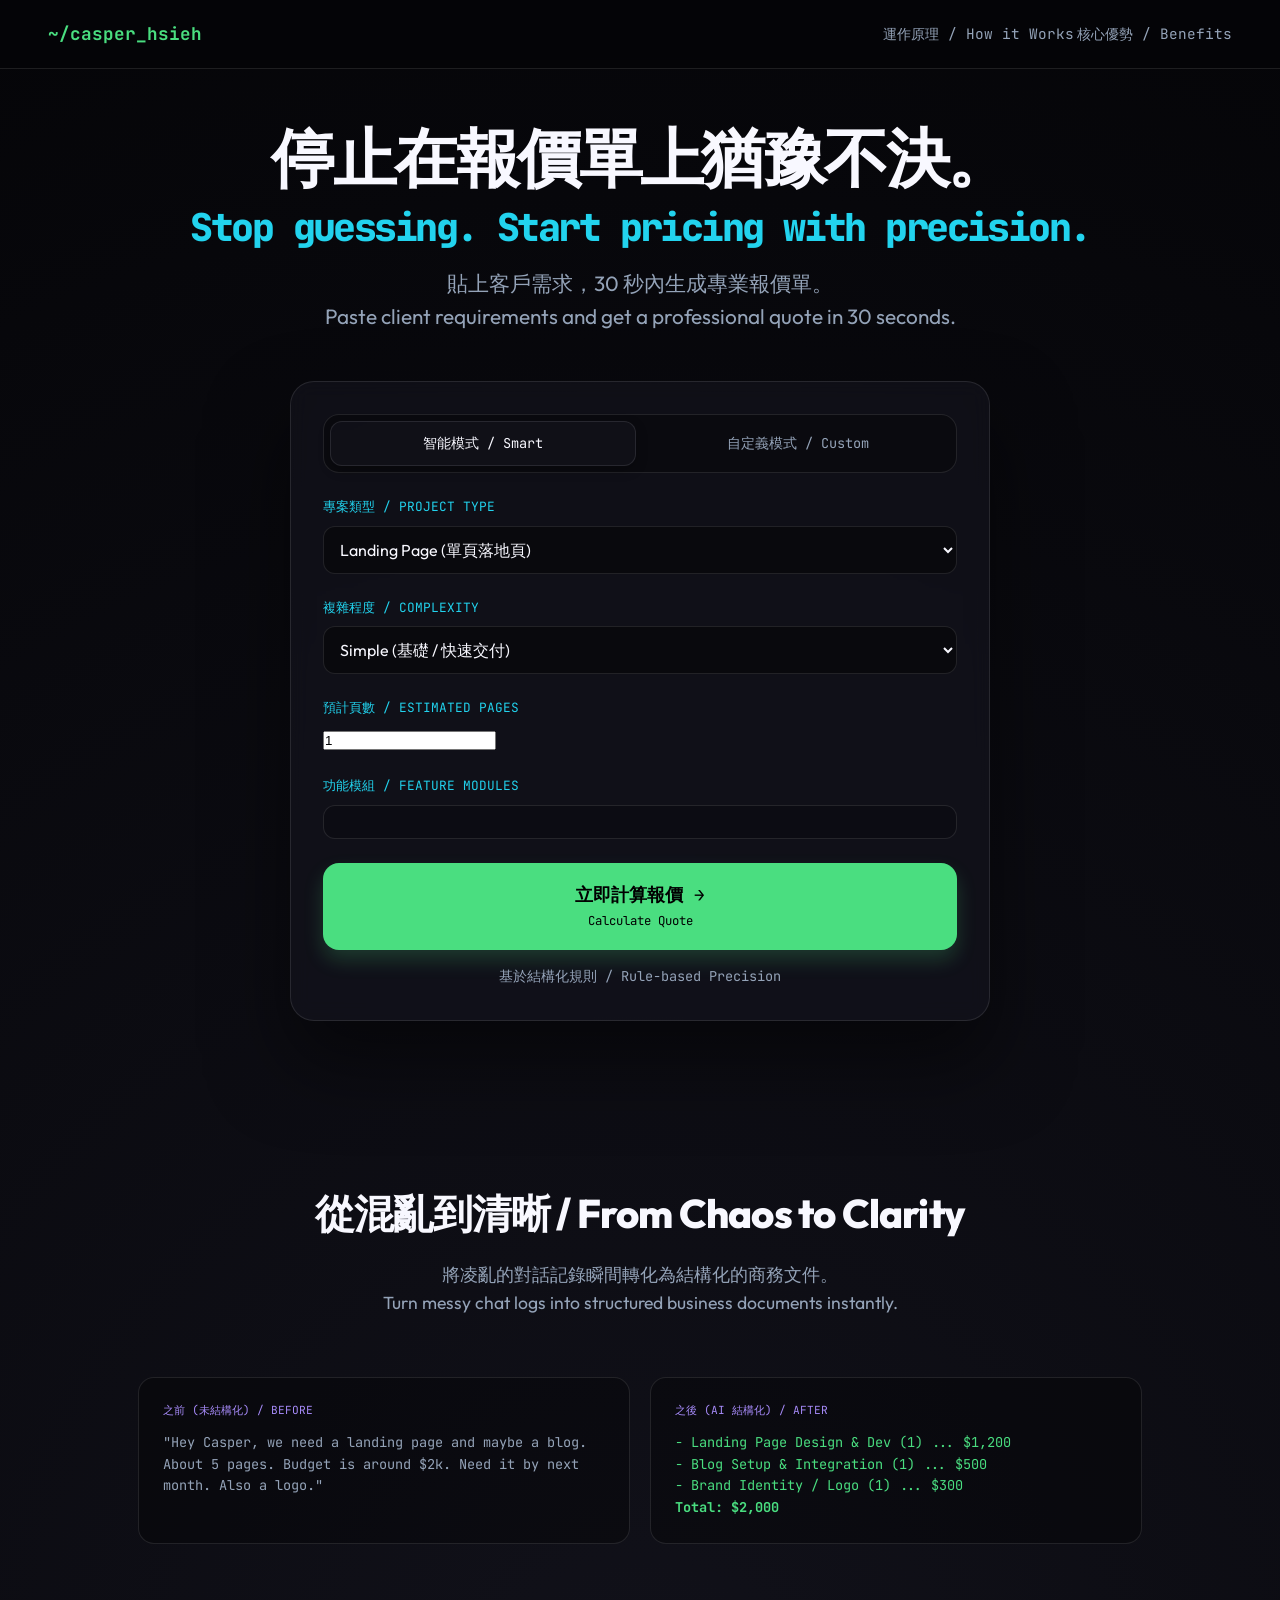
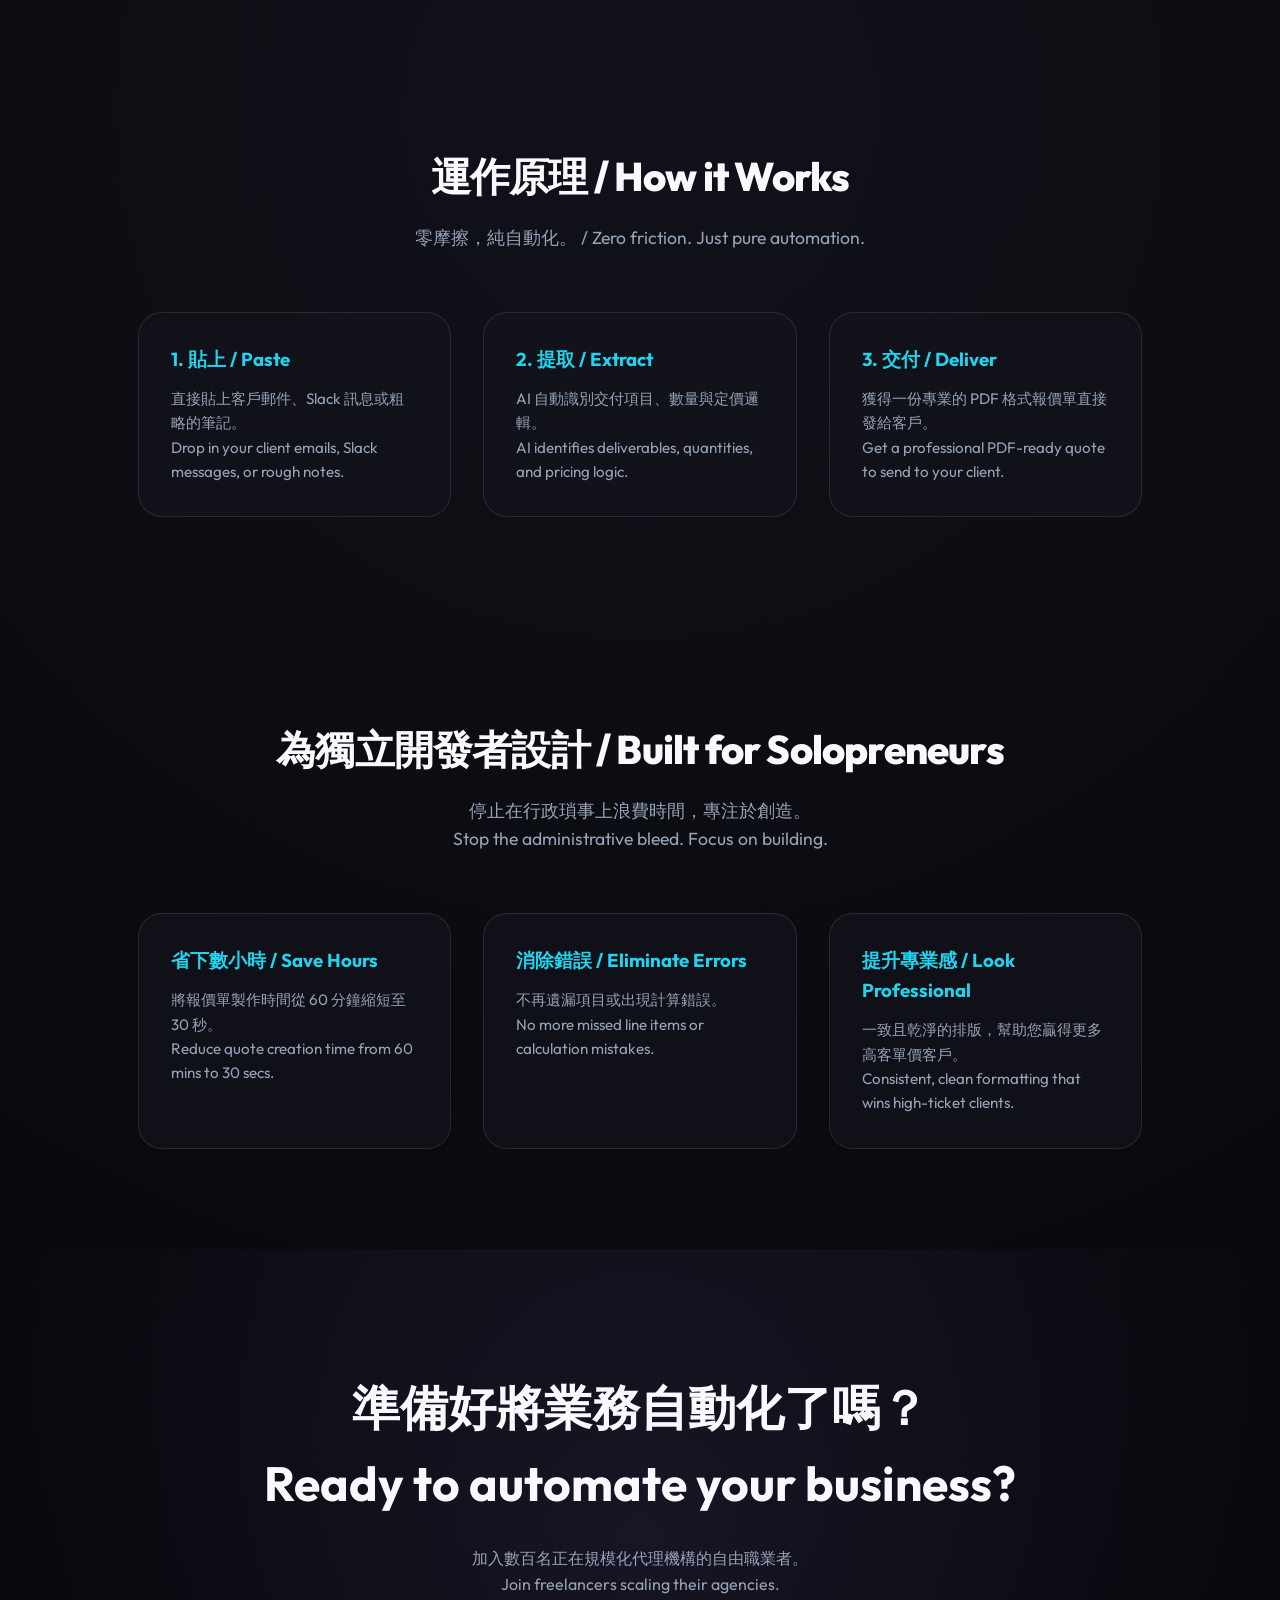
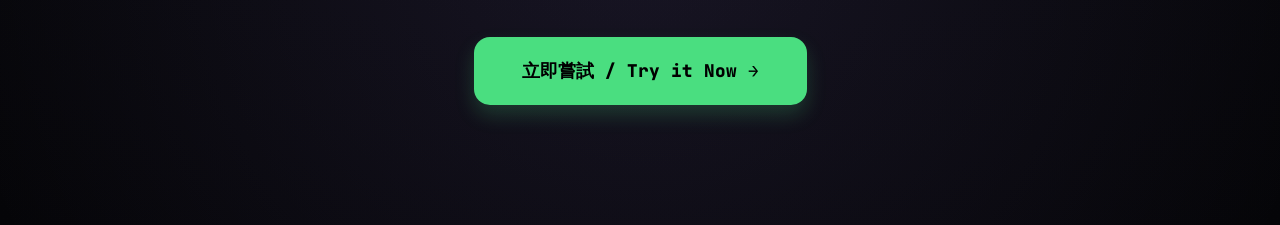
==== commit 414a4bc9: "feat: implement dual-mode quoting system with smart suggestions" ====
--- a/projects/ai-quote-tool/index.html
+++ b/projects/ai-quote-tool/index.html
@@ -136,7 +136,37 @@
             background: var(--card-bg); color: var(--text-main); border: 1px solid var(--border);
             padding: 10px 16px; border-radius: 8px; cursor: pointer; font-size: 0.85rem; transition: 0.2s;
         }
-        .btn-neg:hover { background: var(--accent-purple); color: #000; }
+        /* --- Tab System --- */
+        .tab-switcher { display: flex; gap: 10px; margin-bottom: 24px; background: rgba(0,0,0,0.3); padding: 6px; border-radius: 16px; border: 1px solid var(--border); }
+        .tab-btn { 
+            flex: 1; padding: 12px; border: none; border-radius: 12px; background: transparent; 
+            color: var(--text-muted); font-family: 'JetBrains Mono', monospace; font-size: 0.85rem; 
+            cursor: pointer; transition: 0.3s; 
+        }
+        .tab-btn.active { background: var(--card-bg); color: var(--text-main); box-shadow: 0 4px 12px rgba(0,0,0,0.3); border: 1px solid var(--border); }
+        
+        .mode-panel { display: none; animation: fadeIn 0.3s ease; }
+        .mode-panel.active { display: block; }
+        @keyframes fadeIn { from { opacity: 0; transform: translateY(5px); } to { opacity: 1; transform: translateY(0); } }
+
+        /* --- Custom Mode Elements --- */
+        .custom-item-row { display: grid; grid-template-columns: 2fr 1fr 1fr 40px; gap: 10px; margin-bottom: 12px; align-items: center; }
+        .btn-remove { background: rgba(239, 68, 68, 0.2); color: #ef4444; border: 1px solid rgba(239, 68, 68, 0.3); border-radius: 8px; width: 32px; height: 32px; cursor: pointer; transition: 0.2s; }
+        .btn-remove:hover { background: #ef4444; color: #fff; }
+        .btn-add { 
+            width: 100%; padding: 12px; background: transparent; border: 1px dashed var(--border); 
+            color: var(--text-muted); border-radius: 12px; cursor: pointer; transition: 0.3s; 
+            font-family: 'JetBrains Mono', monospace; font-size: 0.85rem; margin-bottom: 24px;
+        }
+        .btn-add:hover { border-color: var(--accent-green); color: var(--accent-green); }
+        
+        .suggestion-popover { 
+            position: absolute; background: var(--card-bg); border: 1px solid var(--accent-purple); 
+            border-radius: 8px; z-index: 1000; box-shadow: 0 10px 20px rgba(0,0,0,0.5); 
+            font-size: 0.8rem; overflow: hidden;
+        }
+        .suggestion-item { padding: 8px 12px; cursor: pointer; transition: 0.2s; border-bottom: 1px solid var(--border); }
+        .suggestion-item:hover { background: rgba(167, 139, 250, 0.2); color: var(--accent-cyan); }
         .pdf-controls {
             display: flex; justify-content: flex-end; margin-bottom: 16px; gap: 12px;
         }
@@ -214,34 +244,51 @@
         <p class="hero-sub">貼上客戶需求，30 秒內生成專業報價單。<br>Paste client requirements and get a professional quote in 30 seconds.</p>
         
         <div class="tool-container">
-            <div class="form-group">
-                <label class="form-label">專案類型 / Project Type</label>
-                <select id="project-type">
-                    <option value="landing">Landing Page (單頁落地頁)</option>
-                    <option value="corporate">Corporate Website (企業官網)</option>
-                    <option value="ecommerce">E-commerce (電商平台)</option>
-                    <option value="saas">SaaS Product (軟體服務)</option>
-                </select>
-            </div>
-
-            <div class="form-group">
-                <label class="form-label">複雜程度 / Complexity</label>
-                <select id="complexity">
-                    <option value="1">Simple (基礎 / 快速交付)</option>
-                    <option value="1.5">Medium (標準 / 定製化)</option>
-                    <option value="2">Complex (高級 / 深度開發)</option>
-                </select>
-            </div>
-
-            <div class="form-group">
-                <label class="form-label">預計頁數 / Estimated Pages</label>
-                <input type="number" id="page-count" value="1" min="1">
-            </div>
-
-            <div class="form-group">
-                <label class="form-label">功能模組 / Feature Modules</label>
-                <div class="checkbox-group" id="feature-list">
-                    <!-- Features injected by JS -->
+            <div class="tab-switcher">
+                <button class="tab-btn active" onclick="switchMode('smart')">智能模式 / Smart</button>
+                <button class="tab-btn" onclick="switchMode('custom')">自定義模式 / Custom</button>
+            </div>
+
+            <div id="mode-smart" class="mode-panel active">
+                <div class="form-group">
+                    <label class="form-label">專案類型 / Project Type</label>
+                    <select id="project-type">
+                        <option value="landing">Landing Page (單頁落地頁)</option>
+                        <option value="corporate">Corporate Website (企業官網)</option>
+                        <option value="ecommerce">E-commerce (電商平台)</option>
+                        <option value="saas">SaaS Product (軟體服務)</option>
+                    </select>
+                </div>
+
+                <div class="form-group">
+                    <label class="form-label">複雜程度 / Complexity</label>
+                    <select id="complexity">
+                        <option value="1">Simple (基礎 / 快速交付)</option>
+                        <option value="1.5">Medium (標準 / 定製化)</option>
+                        <option value="2">Complex (高級 / 深度開發)</option>
+                    </select>
+                </div>
+
+                <div class="form-group">
+                    <label class="form-label">預計頁數 / Estimated Pages</label>
+                    <input type="number" id="page-count" value="1" min="1">
+                </div>
+
+                <div class="form-group">
+                    <label class="form-label">功能模組 / Feature Modules</label>
+                    <div class="checkbox-group" id="feature-list">
+                        <!-- Features injected by JS -->
+                    </div>
+                </div>
+            </div>
+
+            <div id="mode-custom" class="mode-panel">
+                <div class="form-group">
+                    <label class="form-label">項目明細 / Line Items</label>
+                    <div id="custom-items-container">
+                        <!-- Custom rows injected by JS -->
+                    </div>
+                    <button class="btn-add" onclick="addCustomRow()">+ 新增項目 / Add Item</button>
                 </div>
             </div>
 
@@ -393,6 +440,135 @@
             pageRate: 200
         };
 
+        let currentQuote = []; 
+        let activeInput = null; // Track active input for suggestions
+
+        function switchMode(mode) {
+            document.querySelectorAll('.tab-btn').forEach(btn => {
+                btn.classList.toggle('active', btn.innerText.toLowerCase().includes(mode));
+            });
+            document.querySelectorAll('.mode-panel').forEach(panel => {
+                panel.classList.toggle('active', panel.id === `mode-${mode}`);
+            });
+            if (mode === 'custom') syncSmartToCustom();
+        }
+
+        function addCustomRow(name = '', price = '', qty = 1) {
+            const container = document.getElementById('custom-items-container');
+            const row = document.createElement('div');
+            row.className = 'custom-item-row';
+            row.innerHTML = `
+                <input type="text" placeholder="項目名稱 / Item Name" class="custom-name" value="${name}" oninput="handleSuggestion(event)">
+                <input type="number" placeholder="單價 / Price" class="custom-price" value="${price}">
+                <input type="number" placeholder="數量 / Qty" class="custom-qty" value="${qty}">
+                <button class="btn-remove" onclick="this.parentElement.remove()">×</button>
+            `;
+            container.appendChild(row);
+        }
+
+        function handleSuggestion(e) {
+            activeInput = e.target;
+            const val = activeInput.value.toLowerCase();
+            if (!val) { hideSuggestions(); return; }
+
+            const matches = PRICING_RULES.features.filter(f => 
+                f.name.toLowerCase().includes(val)
+            );
+
+            if (matches.length === 0) { hideSuggestions(); return; }
+
+            const popover = document.getElementById('suggestion-popover') || createSuggestionPopover();
+            const rect = activeInput.getBoundingClientRect();
+            popover.style.top = `${rect.bottom + window.scrollY}px`;
+            popover.style.left = `${rect.left + window.scrollX}px`;
+            popover.style.display = 'block';
+
+            popover.innerHTML = matches.map(m => `
+                <div class="suggestion-item" onclick="applySuggestion('${m.name}', ${m.price})">
+                    ${m.name} <span style="color: var(--accent-green); float: right;">$${m.price}</span>
+                </div>
+            `).join('');
+        }
+
+        function applySuggestion(name, price) {
+            if (activeInput) {
+                activeInput.value = name;
+                const row = activeInput.parentElement;
+                row.querySelector('.custom-price').value = price;
+            }
+            hideSuggestions();
+        }
+
+        function createSuggestionPopover() {
+            const pop = document.createElement('div');
+            pop.id = 'suggestion-popover';
+            pop.className = 'suggestion-popover';
+            document.body.appendChild(pop);
+            return pop;
+        }
+
+        function hideSuggestions() {
+            const pop = document.getElementById('suggestion-popover');
+            if (pop) pop.style.display = 'none';
+        }
+
+        function syncSmartToCustom() {
+            const type = document.getElementById('project-type').value;
+            const base = PRICING_RULES.basePrices[type];
+            const pages = parseInt(document.getElementById('page-count').value) || 1;
+            const selectedFeatures = Array.from(document.querySelectorAll('.feature-checkbox:checked'))
+                .map(cb => PRICING_RULES.features.find(f => f.id === cb.value));
+
+            const items = [{ name: `${type.toUpperCase()} 基礎方案`, price: base, qty: 1 }];
+            if (pages > 1) items.push({ name: `額外頁面 (${pages-1}頁)`, price: PRICING_RULES.pageRate, qty: pages - 1 });
+            selectedFeatures.forEach(f => items.push({ name: f.name, price: f.price, qty: 1 }));
+
+            const container = document.getElementById('custom-items-container');
+            container.innerHTML = '';
+            items.forEach(item => addCustomRow(item.name, item.price, item.qty));
+        }
+
+
+            popover.innerHTML = matches.map(m => `
+                <div class="suggestion-item" onclick="applySuggestion('${m.name}', ${m.price}, this)">
+                    ${m.name} <span style="color: var(--accent-green); float: right;">$${m.price}</span>
+                </div>
+            `).join('');
+        }
+
+        function createSuggestionPopover() {
+            const pop = document.createElement('div');
+            pop.id = 'suggestion-popover';
+            pop.className = 'suggestion-popover';
+            document.body.appendChild(pop);
+            return pop;
+        }
+
+        function hideSuggestions() {
+            const pop = document.getElementById('suggestion-popover');
+            if (pop) pop.style.display = 'none';
+        }
+
+        function applySuggestion(name, price, el) {
+            const row = el.closest('.suggestion-item').closest('.suggestion-popover').previousElementSibling; 
+            // This is tricky because popover is appended to body. 
+            // I need a better way to track the active input.
+        }
+            const type = document.getElementById('project-type').value;
+            const base = PRICING_RULES.basePrices[type];
+            const pages = parseInt(document.getElementById('page-count').value) || 1;
+            const selectedFeatures = Array.from(document.querySelectorAll('.feature-checkbox:checked'))
+                .map(cb => PRICING_RULES.features.find(f => f.id === cb.value));
+
+            const items = [{ name: `${type.toUpperCase()} 基礎方案`, price: base, qty: 1 }];
+            if (pages > 1) items.push({ name: `額外頁面 (${pages-1}頁)`, price: PRICING_RULES.pageRate, qty: pages - 1 });
+            selectedFeatures.forEach(f => items.push({ name: f.name, price: f.price, qty: 1 }));
+
+            const container = document.getElementById('custom-items-container');
+            container.innerHTML = '';
+            items.forEach(item => addCustomRow(item.name, item.price, item.qty));
+        }
+
         function initFeatures() {
             const container = document.getElementById('feature-list');
             container.innerHTML = PRICING_RULES.features.map(f => `
@@ -405,11 +581,39 @@
 
         function generate() {
             const type = document.getElementById('project-type').value;
-            const complexity = parseFloat(document.getElementById('complexity').value);
-            const pages = parseInt(document.getElementById('page-count').value) || 1;
-            
-            const selectedFeatures = Array.from(document.querySelectorAll('.feature-checkbox:checked'))
-                .map(cb => PRICING_RULES.features.find(f => f.id === cb.value));
+        function generate() {
+            const mode = document.querySelector('.tab-btn.active').innerText.toLowerCase().includes('smart') ? 'smart' : 'custom';
+            let finalItems = [];
+            let total = 0;
+            let basePrice = 0;
+
+            if (mode === 'smart') {
+                const type = document.getElementById('project-type').value;
+                const complexity = parseFloat(document.getElementById('complexity').value);
+                const pages = parseInt(document.getElementById('page-count').value) || 1;
+                const selectedFeatures = Array.from(document.querySelectorAll('.feature-checkbox:checked'))
+                    .map(cb => PRICING_RULES.features.find(f => f.id === cb.value));
+
+                basePrice = PRICING_RULES.basePrices[type];
+                const pageCost = (pages - 1) * PRICING_RULES.pageRate;
+                const featureCost = selectedFeatures.reduce((sum, f) => sum + f.price, 0);
+                
+                finalItems = [{ name: `${type.toUpperCase()} 基礎方案`, price: basePrice, qty: 1 }];
+                if (pages > 1) finalItems.push({ name: `額外頁面 (${pages-1}頁)`, price: PRICING_RULES.pageRate, qty: pages - 1 });
+                selectedFeatures.forEach(f => finalItems.push({ name: f.name, price: f.price, qty: 1 }));
+                
+                total = (basePrice + pageCost + featureCost) * complexity;
+            } else {
+                const rows = document.querySelectorAll('.custom-item-row');
+                rows.forEach(row => {
+                    const name = row.querySelector('.custom-name').value;
+                    const price = parseFloat(row.querySelector('.custom-price').value) || 0;
+                    const qty = parseInt(row.querySelector('.custom-qty').value) || 0;
+                    if (name) finalItems.push({ name, price, qty });
+                });
+                total = finalItems.reduce((sum, item) => sum + (item.price * item.qty), 0);
+                basePrice = finalItems[0] ? finalItems[0].price : 0;
+            }
 
             const btn = document.getElementById('gen-btn');
             const loader = document.getElementById('loader');
@@ -419,43 +623,32 @@
             btn.disabled = true;
             loader.style.display = 'flex';
             
-            const states = [
-                "計算基礎價格...<br>Calculating base price...",
-                "分析模組成本...<br>Analyzing module costs...",
-                "套用複雜度係數...<br>Applying complexity multiplier...",
-                "生成多維報價方案...<br>Generating multi-tier options..."
-            ];
-            
+            const states = ["分析項目明細...", "校驗價格邏輯...", "生成權威報價單..."];
             let step = 0;
             const interval = setInterval(() => {
                 loaderText.innerHTML = states[step];
                 step++;
                 if (step >= states.length) clearInterval(interval);
-            }, 500);
+            }, 400);
 
             setTimeout(() => {
                 loader.style.display = 'none';
                 btn.disabled = false;
                 resultSection.style.display = 'block';
                 
-                const base = PRICING_RULES.basePrices[type];
-                const pageCost = (pages - 1) * PRICING_RULES.pageRate;
-                const featureCost = selectedFeatures.reduce((sum, f) => sum + f.price, 0);
-                const total = (base + pageCost + featureCost) * complexity;
-
                 // 1. Market Indicator
-                const marketMin = base * 0.7;
-                const marketMax = (base + 2000) * 1.5;
+                const marketMin = basePrice * 0.7;
+                const marketMax = (basePrice + 2000) * 1.5;
                 document.getElementById('market-info').innerHTML = `
                     市場參考價格區間 / Market Price Range: 
                     <span class="market-range">$${marketMin.toLocaleString()} - $${marketMax.toLocaleString()}</span>
                 `;
 
-                // 2. Tiers Generation
+                // 2. Tiers
                 const tiers = [
-                    { name: 'Basic', price: total * 0.7, feat: ['基礎功能', '標準交付', 'Email 支援'], color: '' },
-                    { name: 'Standard', price: total, feat: ['完整選定功能', '優先交付', '1個月保固'], color: 'featured' },
-                    { name: 'Premium', price: total * 1.3, feat: ['全案優化', '極速交付', '年度維護計劃'], color: '' }
+                    { name: 'Basic', price: total * 0.8, feat: ['基礎交付', '標準支持'], color: '' },
+                    { name: 'Standard', price: total, feat: ['完整功能', '優先交付'], color: 'featured' },
+                    { name: 'Premium', price: total * 1.2, feat: ['全案優化', '年度維護'], color: '' }
                 ];
                 document.getElementById('tiers-container').innerHTML = tiers.map(t => `
                     <div class="tier-card ${t.color}">
@@ -467,27 +660,26 @@
 
                 // 3. Detailed PDF
                 document.getElementById('res-date').innerText = new Date().toISOString().split('T')[0];
-                document.getElementById('res-customer').innerText = "結構化定價 / Structured Pricing";
+                document.getElementById('res-customer').innerText = mode === 'smart' ? "結構化定價 / Structured Pricing" : "自定義定價 / Custom Pricing";
                 document.getElementById('res-total').innerText = total.toLocaleString(undefined, {minimumFractionDigits: 2});
                 
-                let itemsHtml = `<tr style="border-bottom: 1px solid #eee;"><td style="padding: 8px 0;">${type.toUpperCase()} 基礎方案</td><td>1</td><td>${base}</td><td>${base}</td></tr>`;
-                if(pages > 1) itemsHtml += `<tr style="border-bottom: 1px solid #eee;"><td style="padding: 8px 0;">額外頁面 (${pages-1}頁)</td><td>${pages-1}</td><td>${PRICING_RULES.pageRate}</td><td>${pageCost}</td></tr>`;
-                selectedFeatures.forEach(f => itemsHtml += `<tr style="border-bottom: 1px solid #eee;"><td style="padding: 8px 0;">${f.name}</td><td>1</td><td>${f.price}</td><td>${f.price}</td></tr>`);
-                itemsHtml += `<tr style="font-weight: bold; border-top: 2px solid #000;"><td colspan="3" style="padding: 12px 0; text-align: right;">複雜度調整 (x${complexity})</td><td>${total.toFixed(2)}</td></tr>`;
+                let itemsHtml = finalItems.map(item => `
+                    <tr style="border-bottom: 1px solid #eee;"><td style="padding: 8px 0;">${item.name}</td><td>${item.qty}</td><td>${item.price}</td><td>${(item.price * item.qty).toFixed(2)}</td></tr>
+                `).join('');
                 document.getElementById('res-items').innerHTML = itemsHtml;
 
-                // 4. Negotiation Box
+                // 4. Negotiation
                 const negs = [
-                    { label: '太貴了 / Too Expensive', text: '我理解預算考量。我們可以討論縮減部分非核心功能（如 SEO 或 多國語言）來降低成本。' },
+                    { label: '太貴了 / Too Expensive', text: '我理解預算考量。我們可以討論縮減部分非核心功能來降低成本。' },
                     { label: '需要折扣 / Need Discount', text: '若能採取一次性全額預付，我可以提供 5% 的早鳥折扣。' },
-                    { label: '縮減範圍 / Reduce Scope', text: '讓我們重新審視功能清單，將「必須有」與「有了更好」的功能分開，精簡開發規模。' }
+                    { label: '縮減範圍 / Reduce Scope', text: '讓我們重新審視功能清單，將「必須有」與「有了更好」的功能分開。' }
                 ];
                 document.getElementById('neg-box').innerHTML = negs.map(n => `
                     <button class="btn-neg" onclick="alert('${n.text}')">${n.label}</button>
                 `).join('');
 
                 resultSection.scrollIntoView({ behavior: 'smooth' });
-            }, 2000);
+            }, 1200);
         }
 
         function copyResult() {
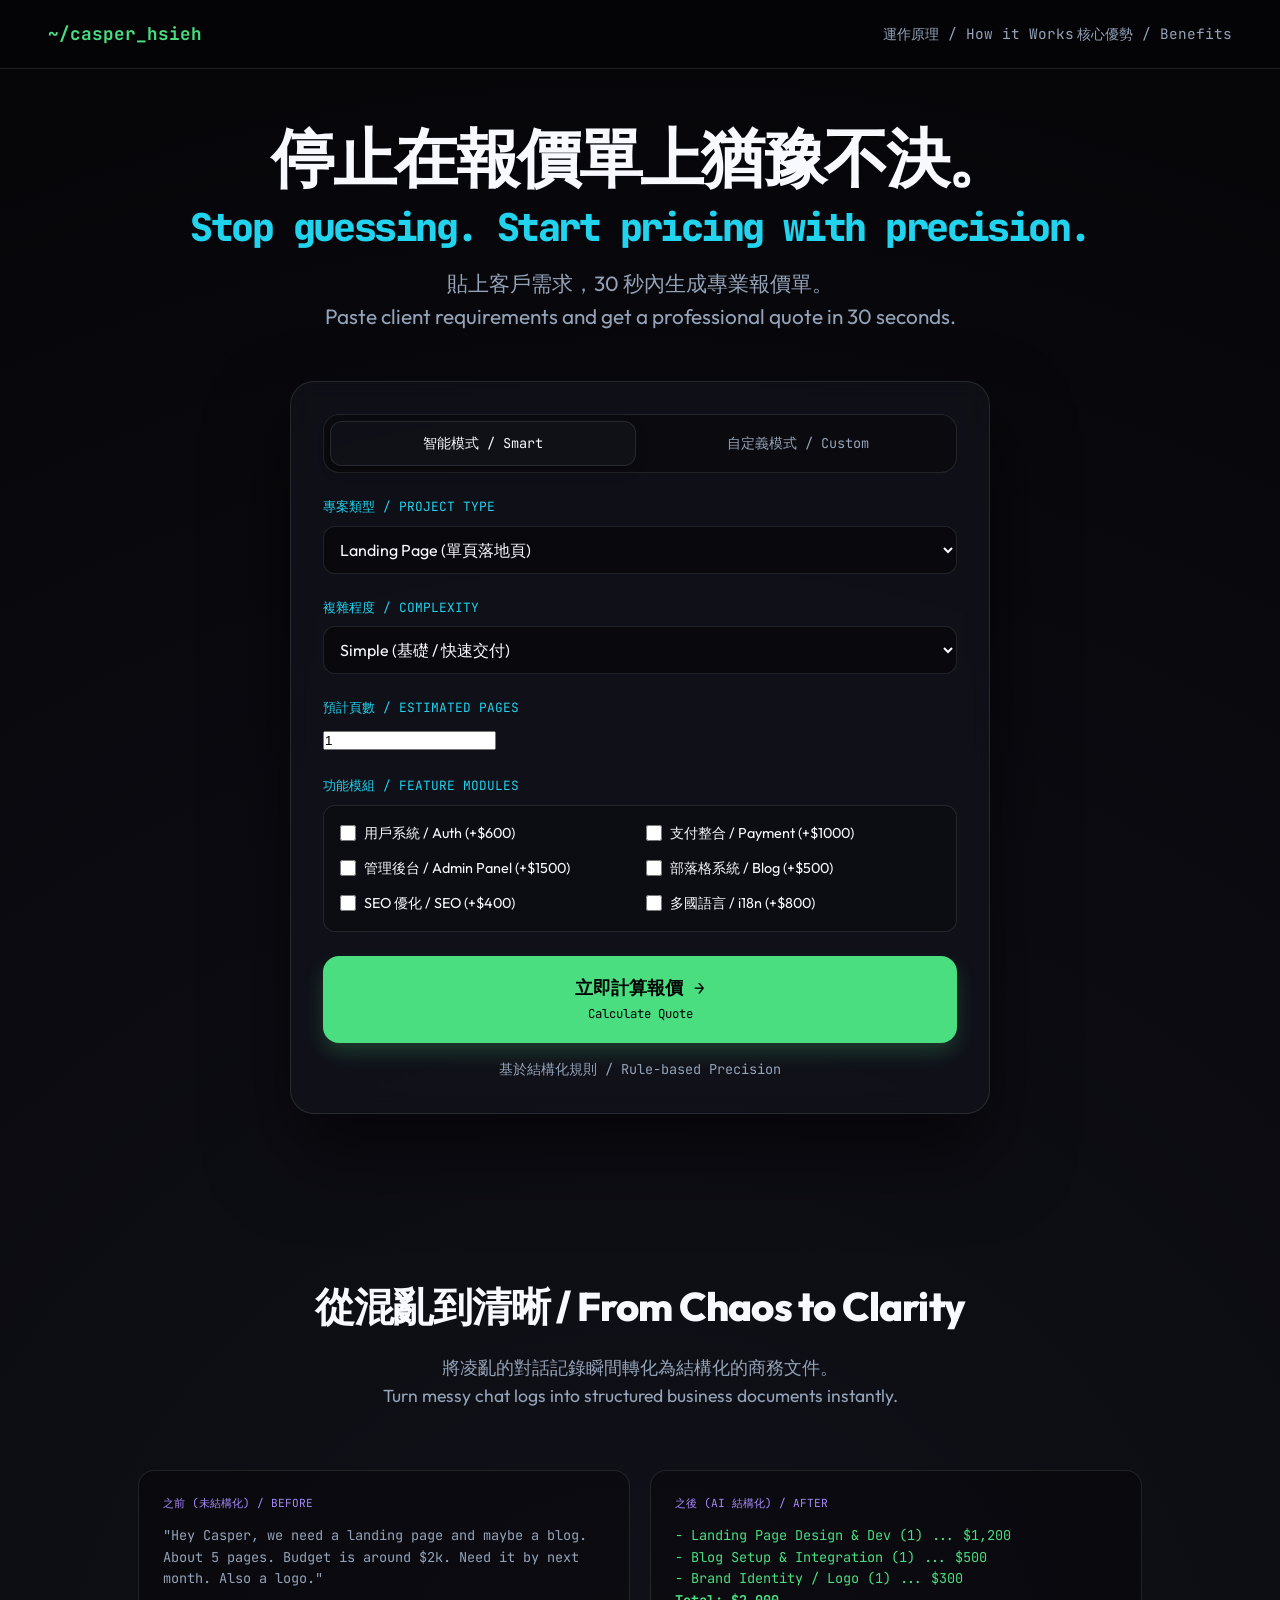
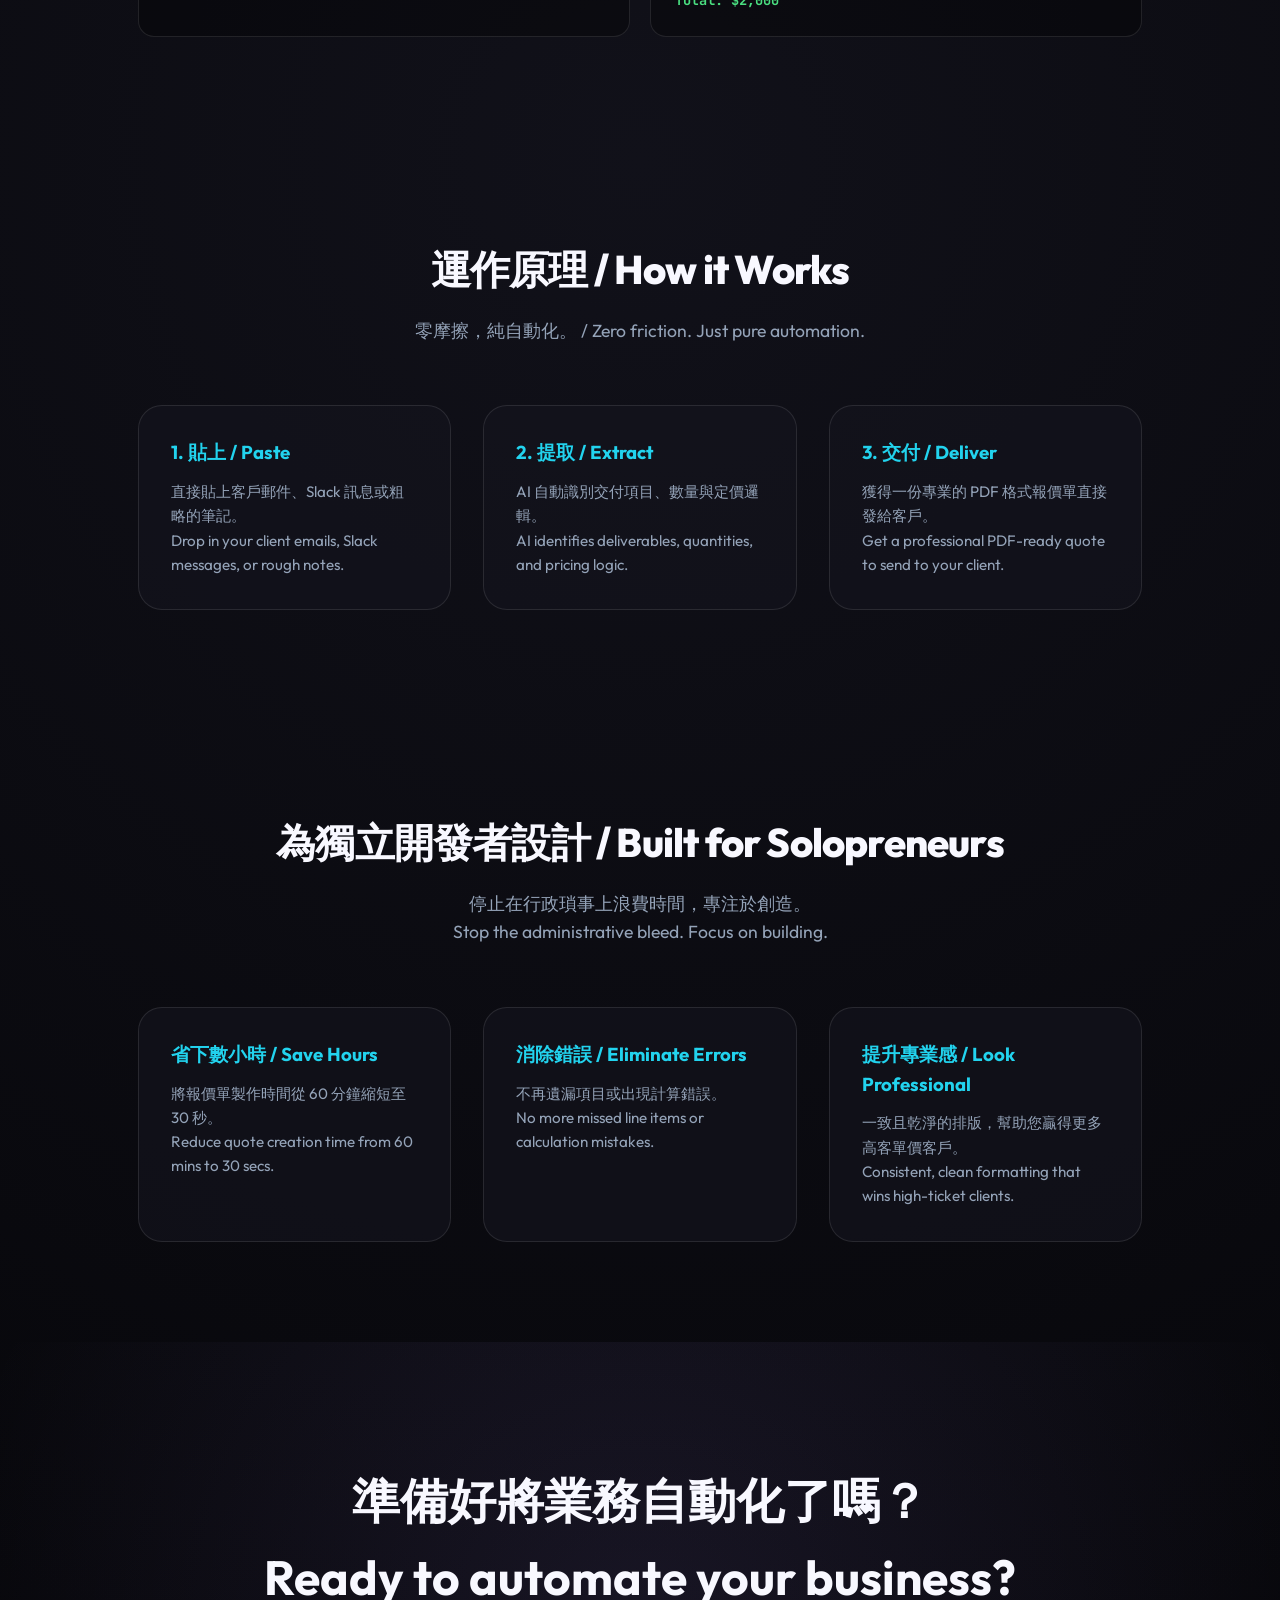
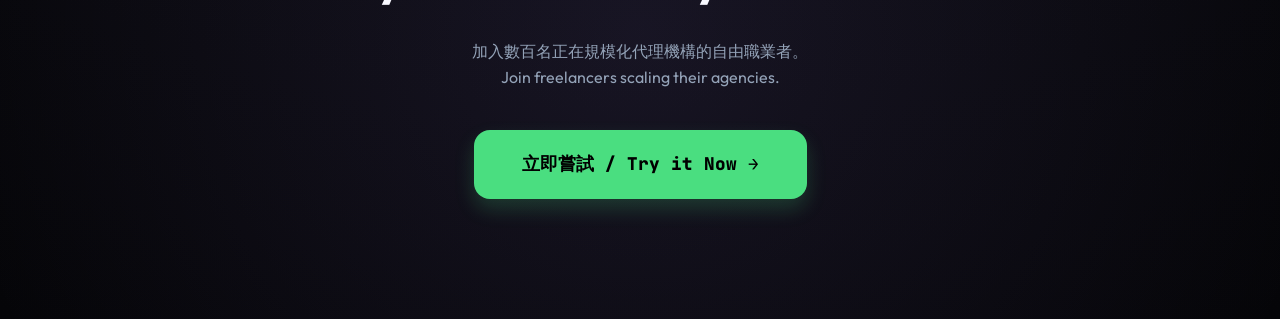
==== commit 1d22e821: "fix: total rewrite of script to resolve syntax errors and restore dual-mode functionality" ====
--- a/projects/ai-quote-tool/index.html
+++ b/projects/ai-quote-tool/index.html
@@ -440,8 +440,7 @@
             pageRate: 200
         };
 
-        let currentQuote = []; 
-        let activeInput = null; // Track active input for suggestions
+        let activeInput = null;
 
         function switchMode(mode) {
             document.querySelectorAll('.tab-btn').forEach(btn => {
@@ -528,59 +527,6 @@
             items.forEach(item => addCustomRow(item.name, item.price, item.qty));
         }
 
-
-            popover.innerHTML = matches.map(m => `
-                <div class="suggestion-item" onclick="applySuggestion('${m.name}', ${m.price}, this)">
-                    ${m.name} <span style="color: var(--accent-green); float: right;">$${m.price}</span>
-                </div>
-            `).join('');
-        }
-
-        function createSuggestionPopover() {
-            const pop = document.createElement('div');
-            pop.id = 'suggestion-popover';
-            pop.className = 'suggestion-popover';
-            document.body.appendChild(pop);
-            return pop;
-        }
-
-        function hideSuggestions() {
-            const pop = document.getElementById('suggestion-popover');
-            if (pop) pop.style.display = 'none';
-        }
-
-        function applySuggestion(name, price, el) {
-            const row = el.closest('.suggestion-item').closest('.suggestion-popover').previousElementSibling; 
-            // This is tricky because popover is appended to body. 
-            // I need a better way to track the active input.
-        }
-            const type = document.getElementById('project-type').value;
-            const base = PRICING_RULES.basePrices[type];
-            const pages = parseInt(document.getElementById('page-count').value) || 1;
-            const selectedFeatures = Array.from(document.querySelectorAll('.feature-checkbox:checked'))
-                .map(cb => PRICING_RULES.features.find(f => f.id === cb.value));
-
-            const items = [{ name: `${type.toUpperCase()} 基礎方案`, price: base, qty: 1 }];
-            if (pages > 1) items.push({ name: `額外頁面 (${pages-1}頁)`, price: PRICING_RULES.pageRate, qty: pages - 1 });
-            selectedFeatures.forEach(f => items.push({ name: f.name, price: f.price, qty: 1 }));
-
-            const container = document.getElementById('custom-items-container');
-            container.innerHTML = '';
-            items.forEach(item => addCustomRow(item.name, item.price, item.qty));
-        }
-
-        function initFeatures() {
-            const container = document.getElementById('feature-list');
-            container.innerHTML = PRICING_RULES.features.map(f => `
-                <label class="checkbox-item">
-                    <input type="checkbox" value="${f.id}" class="feature-checkbox">
-                    ${f.name} (+$${f.price})
-                </label>
-            `).join('');
-        }
-
-        function generate() {
-            const type = document.getElementById('project-type').value;
         function generate() {
             const mode = document.querySelector('.tab-btn.active').innerText.toLowerCase().includes('smart') ? 'smart' : 'custom';
             let finalItems = [];
@@ -636,7 +582,6 @@
                 btn.disabled = false;
                 resultSection.style.display = 'block';
                 
-                // 1. Market Indicator
                 const marketMin = basePrice * 0.7;
                 const marketMax = (basePrice + 2000) * 1.5;
                 document.getElementById('market-info').innerHTML = `
@@ -644,7 +589,6 @@
                     <span class="market-range">$${marketMin.toLocaleString()} - $${marketMax.toLocaleString()}</span>
                 `;
 
-                // 2. Tiers
                 const tiers = [
                     { name: 'Basic', price: total * 0.8, feat: ['基礎交付', '標準支持'], color: '' },
                     { name: 'Standard', price: total, feat: ['完整功能', '優先交付'], color: 'featured' },
@@ -658,7 +602,6 @@
                     </div>
                 `).join('');
 
-                // 3. Detailed PDF
                 document.getElementById('res-date').innerText = new Date().toISOString().split('T')[0];
                 document.getElementById('res-customer').innerText = mode === 'smart' ? "結構化定價 / Structured Pricing" : "自定義定價 / Custom Pricing";
                 document.getElementById('res-total').innerText = total.toLocaleString(undefined, {minimumFractionDigits: 2});
@@ -668,7 +611,6 @@
                 `).join('');
                 document.getElementById('res-items').innerHTML = itemsHtml;
 
-                // 4. Negotiation
                 const negs = [
                     { label: '太貴了 / Too Expensive', text: '我理解預算考量。我們可以討論縮減部分非核心功能來降低成本。' },
                     { label: '需要折扣 / Need Discount', text: '若能採取一次性全額預付，我可以提供 5% 的早鳥折扣。' },
@@ -687,6 +629,18 @@
             navigator.clipboard.writeText(text);
             alert('報價內容已複製 / Quote content copied!');
         }
+
+        function initFeatures() {
+            const container = document.getElementById('feature-list');
+            container.innerHTML = PRICING_RULES.features.map(f => `
+                <label class="checkbox-item">
+                    <input type="checkbox" value="${f.id}" class="feature-checkbox">
+                    ${f.name} (+$${f.price})
+                </label>
+            `).join('');
+        }
+
+        window.onload = initFeatures;
     </script>
 </body>
 </html>
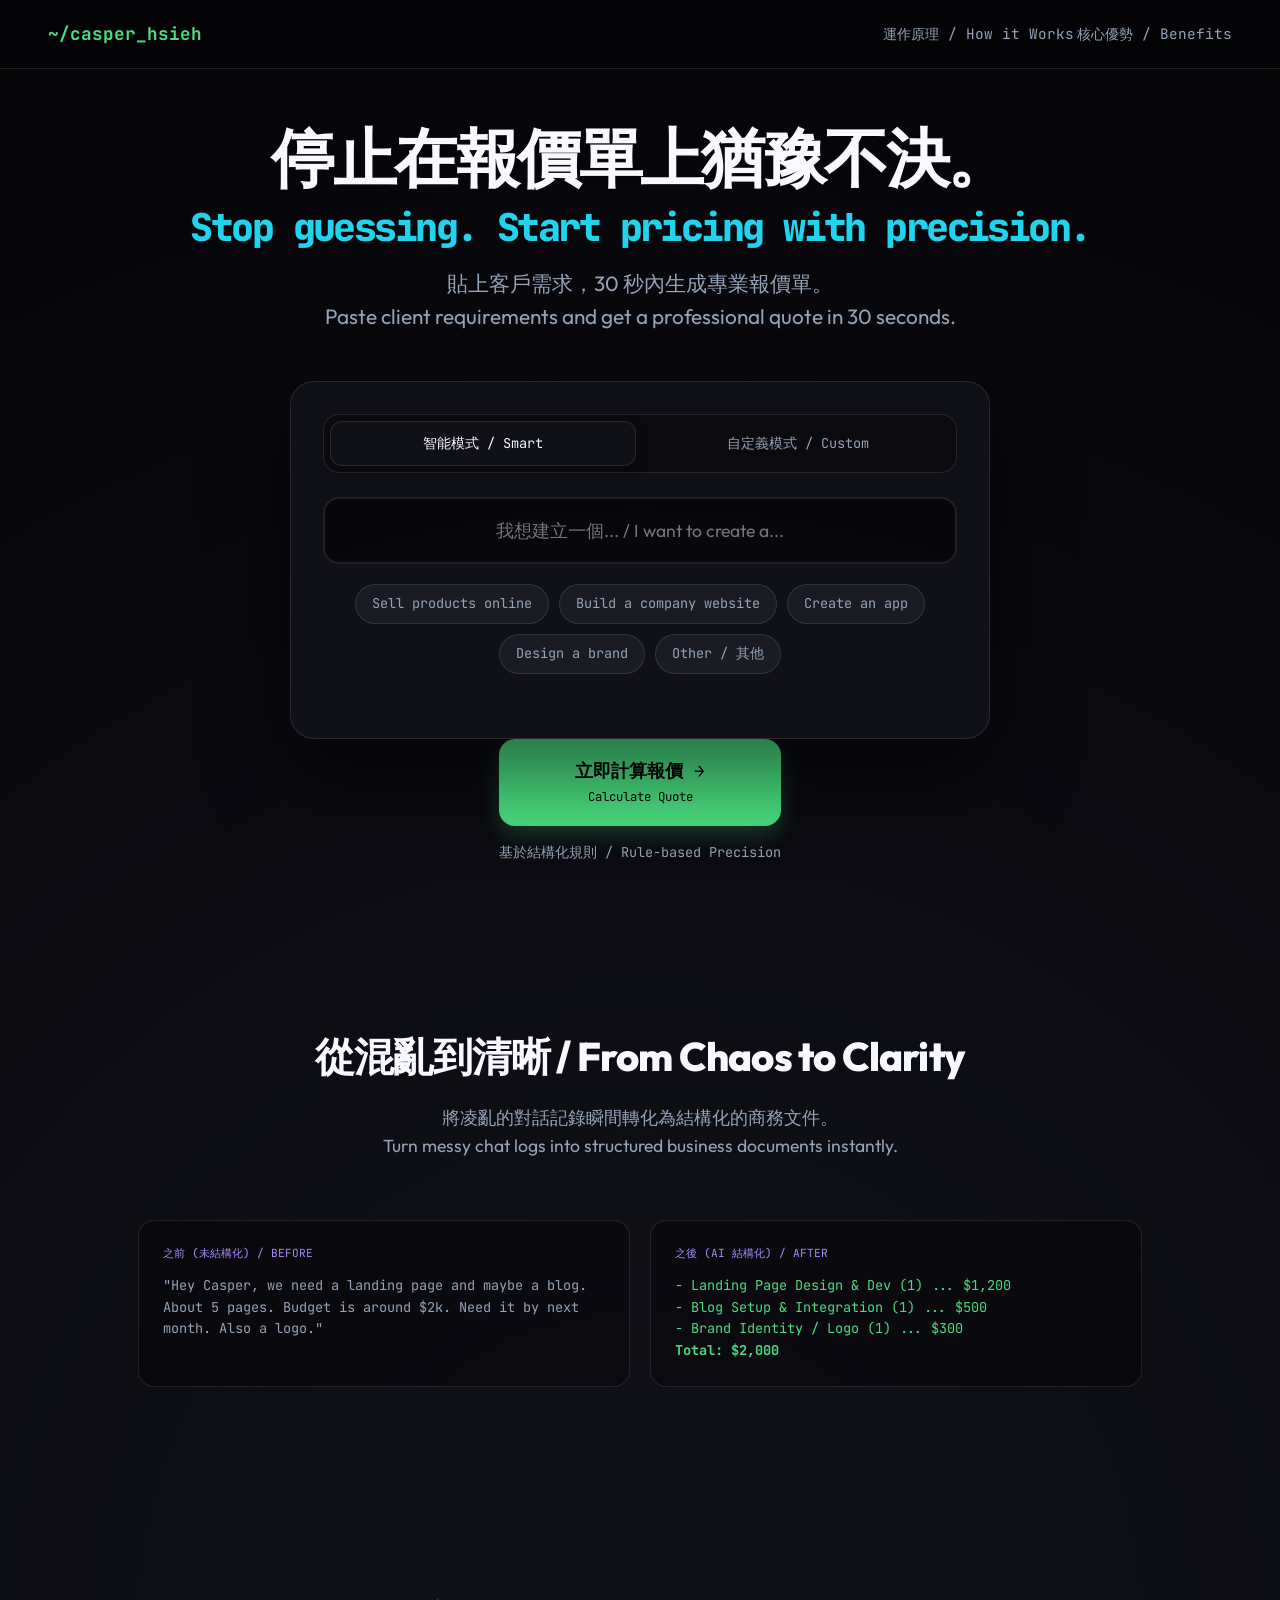
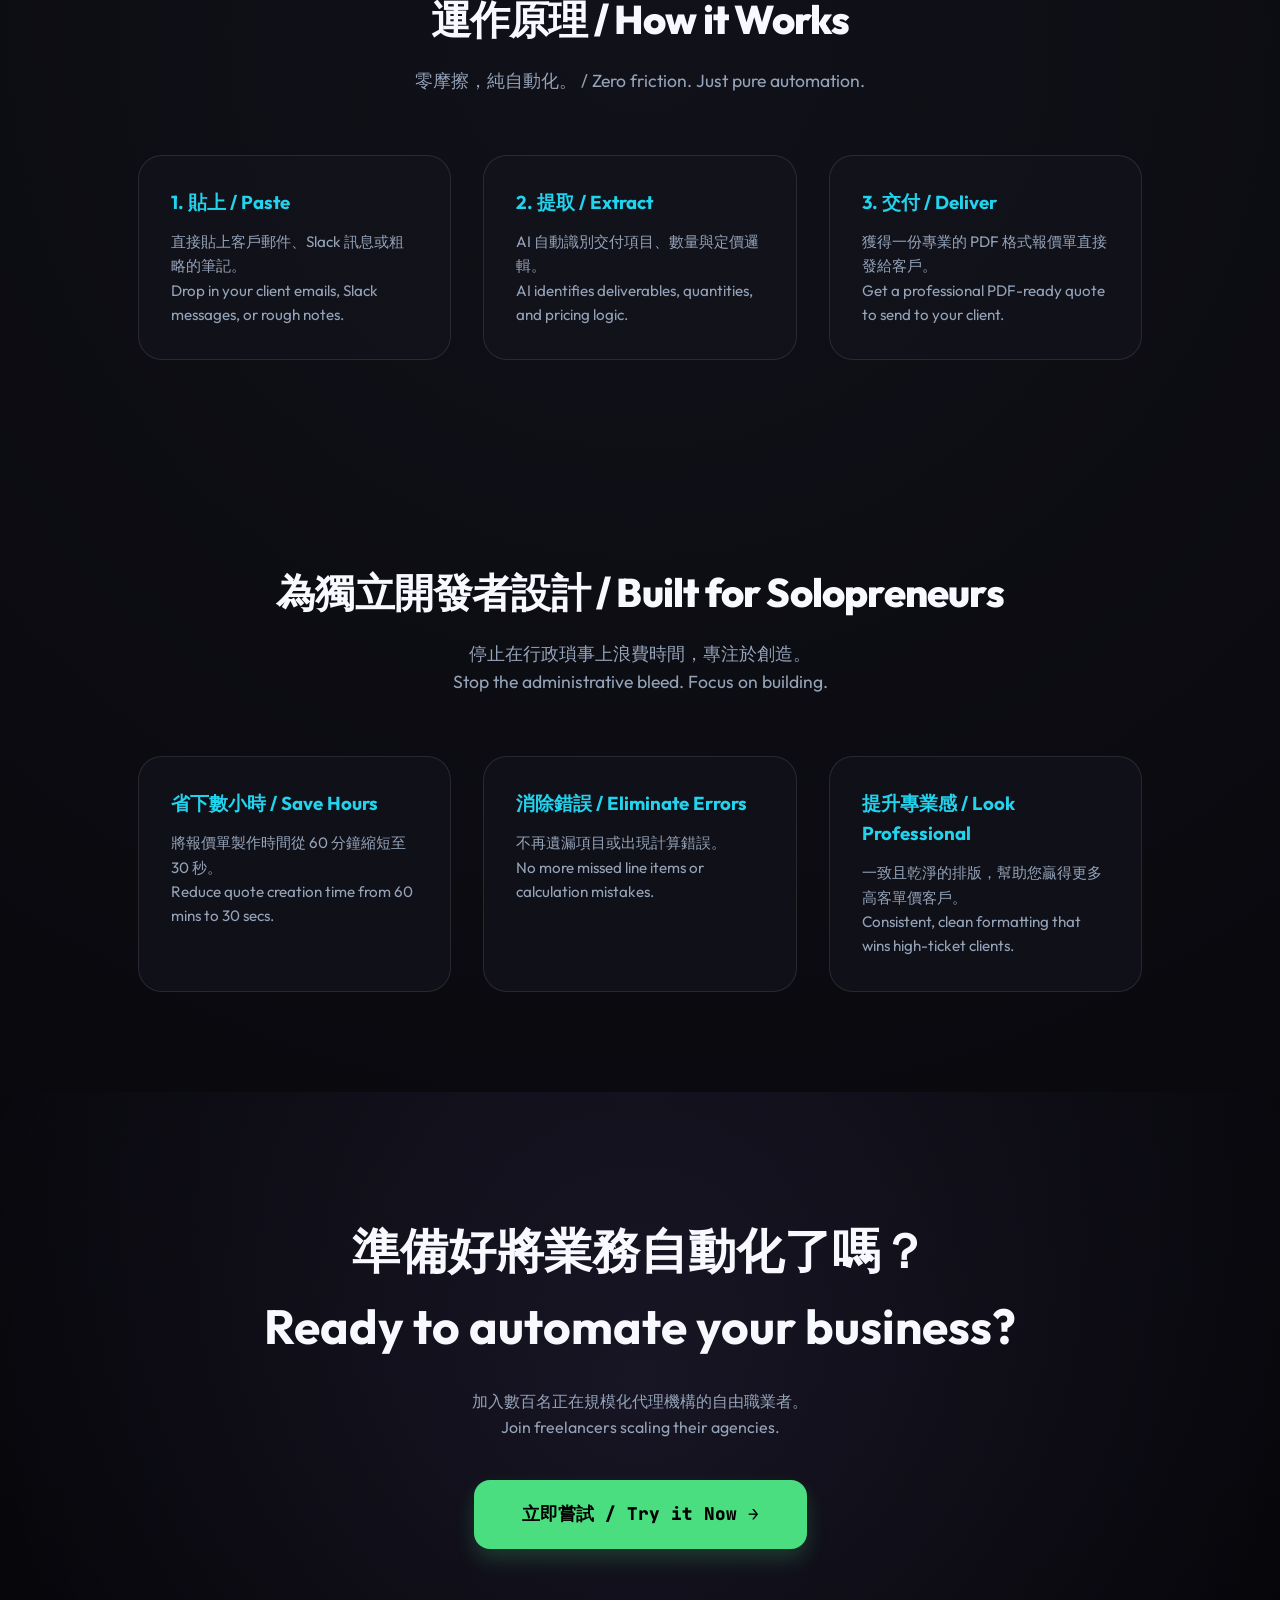
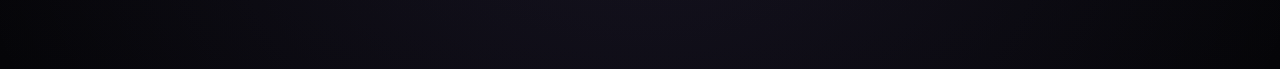
==== commit 0e4ee3d8: "feat: refactor project selection to goal-based intention flow" ====
--- a/projects/ai-quote-tool/index.html
+++ b/projects/ai-quote-tool/index.html
@@ -77,20 +77,33 @@
             font-family: 'JetBrains Mono', 'Noto Sans TC', sans-serif; font-size: 1rem; resize: none;
             margin-bottom: 24px; transition: 0.3s;
         }
-        /* --- Form Elements --- */
-        .form-group { margin-bottom: 24px; text-align: left; }
-        .form-label { display: block; font-family: 'JetBrains Mono', monospace; font-size: 0.8rem; color: var(--accent-cyan); margin-bottom: 8px; text-transform: uppercase; }
-        select, input[type=\"number\"] {
-            width: 100%; background: rgba(0,0,0,0.4); border: 1px solid var(--border);
-            border-radius: 12px; padding: 12px; color: var(--text-main);
-            font-family: 'Outfit', sans-serif; font-size: 1rem; transition: 0.3s;
-        }
-        select:focus, input:focus { outline: none; border-color: var(--accent-purple); }
+        .goal-section { margin-bottom: 32px; text-align: center; }
+        .goal-input-wrapper { position: relative; margin-bottom: 20px; }
+        .goal-input { 
+            width: 100%; padding: 20px; background: rgba(0,0,0,0.5); border: 2px solid var(--border); 
+            border-radius: 16px; color: var(--text-main); font-size: 1.1rem; font-family: 'Outfit', sans-serif;
+            transition: 0.3s; text-align: center;
+        }
+        .goal-input:focus { outline: none; border-color: var(--accent-purple); box-shadow: 0 0 20px rgba(167, 139, 250, 0.2); }
         
-        .checkbox-group { display: grid; grid-template-columns: 1fr 1fr; gap: 12px; background: rgba(0,0,0,0.2); padding: 16px; border-radius: 12px; border: 1px solid var(--border); }
-        .checkbox-item { display: flex; align-items: center; gap: 8px; font-size: 0.9rem; cursor: pointer; transition: 0.2s; }
-        .checkbox-item:hover { color: var(--accent-green); }
-        .checkbox-item input { accent-color: var(--accent-green); width: 16px; height: 16px; }
+        .goal-pills { display: flex; flex-wrap: wrap; gap: 10px; justify-content: center; margin-bottom: 32px; }
+        .goal-pill { 
+            padding: 8px 16px; background: rgba(255,255,255,0.05); border: 1px solid var(--border); 
+            border-radius: 100px; color: var(--text-muted); font-size: 0.85rem; cursor: pointer; 
+            transition: 0.3s; font-family: 'JetBrains Mono', monospace;
+        }
+        .goal-pill:hover { background: var(--accent-purple); color: #fff; border-color: var(--accent-purple); }
+        
+        .suggestion-badge { 
+            display: inline-block; padding: 2px 8px; background: var(--accent-purple); 
+            color: #fff; border-radius: 4px; font-size: 0.7rem; margin-left: 8px; 
+            vertical-align: middle; font-family: 'JetBrains Mono', monospace;
+        }
+        
+        .refine-section { 
+            border-top: 1px solid var(--border); padding-top: 24px; margin-top: 24px;
+            animation: fadeIn 0.5s ease;
+        }
 
         .cta-group { display: flex; flex-direction: column; align-items: center; gap: 16px; }
         .btn-generate {
@@ -249,37 +262,53 @@
                 <button class="tab-btn" onclick="switchMode('custom')">自定義模式 / Custom</button>
             </div>
 
-            <div id="mode-smart" class="mode-panel active">
-                <div class="form-group">
-                    <label class="form-label">專案類型 / Project Type</label>
-                    <select id="project-type">
-                        <option value="landing">Landing Page (單頁落地頁)</option>
-                        <option value="corporate">Corporate Website (企業官網)</option>
-                        <option value="ecommerce">E-commerce (電商平台)</option>
-                        <option value="saas">SaaS Product (軟體服務)</option>
-                    </select>
-                </div>
-
-                <div class="form-group">
-                    <label class="form-label">複雜程度 / Complexity</label>
-                    <select id="complexity">
-                        <option value="1">Simple (基礎 / 快速交付)</option>
-                        <option value="1.5">Medium (標準 / 定製化)</option>
-                        <option value="2">Complex (高級 / 深度開發)</option>
-                    </select>
-                </div>
-
-                <div class="form-group">
-                    <label class="form-label">預計頁數 / Estimated Pages</label>
-                    <input type="number" id="page-count" value="1" min="1">
-                </div>
-
-                <div class="form-group">
-                    <label class="form-label">功能模組 / Feature Modules</label>
-                    <div class="checkbox-group" id="feature-list">
-                        <!-- Features injected by JS -->
+                        <div id="mode-smart" class="mode-panel active">
+                <div class="goal-section">
+                    <div class="goal-input-wrapper">
+                        <input type="text" id="goal-input" class="goal-input" placeholder="我想建立一個... / I want to create a..." oninput="inferStructure(this.value)">
+                    </div>
+                    <div class="goal-pills" id="goal-pills">
+                        <div class="goal-pill" onclick="setGoal('Sell products online')">Sell products online</div>
+                        <div class="goal-pill" onclick="setGoal('Build a company website')">Build a company website</div>
+                        <div class="goal-pill" onclick="setGoal('Create an app')">Create an app</div>
+                        <div class="goal-pill" onclick="setGoal('Design a brand')">Design a brand</div>
+                        <div class="goal-pill" onclick="setGoal('')">Other / 其他</div>
                     </div>
                 </div>
+
+                <div id="refine-section" class="refine-section" style="display: none;">
+                    <div class="form-group">
+                        <label class="form-label">建議專案類型 / Suggested Type <span id="type-badge" class="suggestion-badge">AI Suggested</span></label>
+                        <select id="project-type">
+                            <option value="landing">Landing Page (單頁落地頁)</option>
+                            <option value="corporate">Corporate Website (企業官網)</option>
+                            <option value="ecommerce">E-commerce (電商平台)</option>
+                            <option value="saas">SaaS Product (軟體服務)</option>
+                        </select>
+                    </div>
+
+                    <div class="form-group">
+                        <label class="form-label">複雜程度 / Complexity</label>
+                        <select id="complexity">
+                            <option value="1">Simple (基礎 / 快速交付)</option>
+                            <option value="1.5">Medium (標準 / 定製化)</option>
+                            <option value="2">Complex (高級 / 深度開發)</option>
+                        </select>
+                    </div>
+
+                    <div class="form-group">
+                        <label class="form-label">預計頁數 / Estimated Pages</label>
+                        <input type="number" id="page-count" value="1" min="1">
+                    </div>
+
+                    <div class="form-group">
+                        <label class="form-label">建議功能模組 / Suggested Features</label>
+                        <div class="checkbox-group" id="feature-list">
+                            <!-- Features injected by JS -->
+                        </div>
+                    </div>
+                </div>
+            </div>
             </div>
 
             <div id="mode-custom" class="mode-panel">
@@ -440,7 +469,53 @@
             pageRate: 200
         };
 
+        const GOAL_MAPPING = {
+            'Sell products online': { type: 'ecommerce', features: ['payment', 'auth', 'admin'] },
+            'Build a company website': { type: 'corporate', features: ['blog', 'seo'] },
+            'Create an app': { type: 'saas', features: ['auth', 'payment', 'admin'] },
+            'Design a brand': { type: 'landing', features: ['seo'] }
+        };
+
         let activeInput = null;
+
+        function setGoal(goal) {
+            const input = document.getElementById('goal-input');
+            input.value = goal;
+            inferStructure(goal);
+        }
+
+        function inferStructure(text) {
+            const val = text.toLowerCase();
+            const refineSection = document.getElementById('refine-section');
+            if (!val) { refineSection.style.display = 'none'; return; }
+            
+            refineSection.style.display = 'block';
+            
+            let suggestedType = 'landing';
+            if (val.includes('shop') || val.includes('store') || val.includes('sell') || val.includes('ecommerce')) suggestedType = 'ecommerce';
+            else if (val.includes('app') || val.includes('saas') || val.includes('software')) suggestedType = 'saas';
+            else if (val.includes('company') || val.includes('corporate') || val.includes('business')) suggestedType = 'corporate';
+            
+            document.getElementById('project-type').value = suggestedType;
+
+            const checkboxes = document.querySelectorAll('.feature-checkbox');
+            checkboxes.forEach(cb => {
+                const feature = PRICING_RULES.features.find(f => f.id === cb.value);
+                if (feature && (val.includes(feature.name.toLowerCase()) || val.includes(feature.id))) {
+                    cb.checked = true;
+                }
+            });
+
+            for (const [goal, mapping] of Object.entries(GOAL_MAPPING)) {
+                if (text === goal) {
+                    document.getElementById('project-type').value = mapping.type;
+                    checkboxes.forEach(cb => {
+                        cb.checked = mapping.features.includes(cb.value);
+                    });
+                    break;
+                }
+            }
+        }
 
         function switchMode(mode) {
             document.querySelectorAll('.tab-btn').forEach(btn => {
@@ -592,7 +667,7 @@
                 const tiers = [
                     { name: 'Basic', price: total * 0.8, feat: ['基礎交付', '標準支持'], color: '' },
                     { name: 'Standard', price: total, feat: ['完整功能', '優先交付'], color: 'featured' },
-                    { name: 'Premium', price: total * 1.2, feat: ['全案優化', '年度維護'], color: '' }
+                    { name: 'Premium', price: total * 1.2, feat: ['全案優化', '年度維護'], color: '' },
                 ];
                 document.getElementById('tiers-container').innerHTML = tiers.map(t => `
                     <div class="tier-card ${t.color}">
@@ -641,6 +716,6 @@
         }
 
         window.onload = initFeatures;
-    </script>
+</script>
 </body>
 </html>
